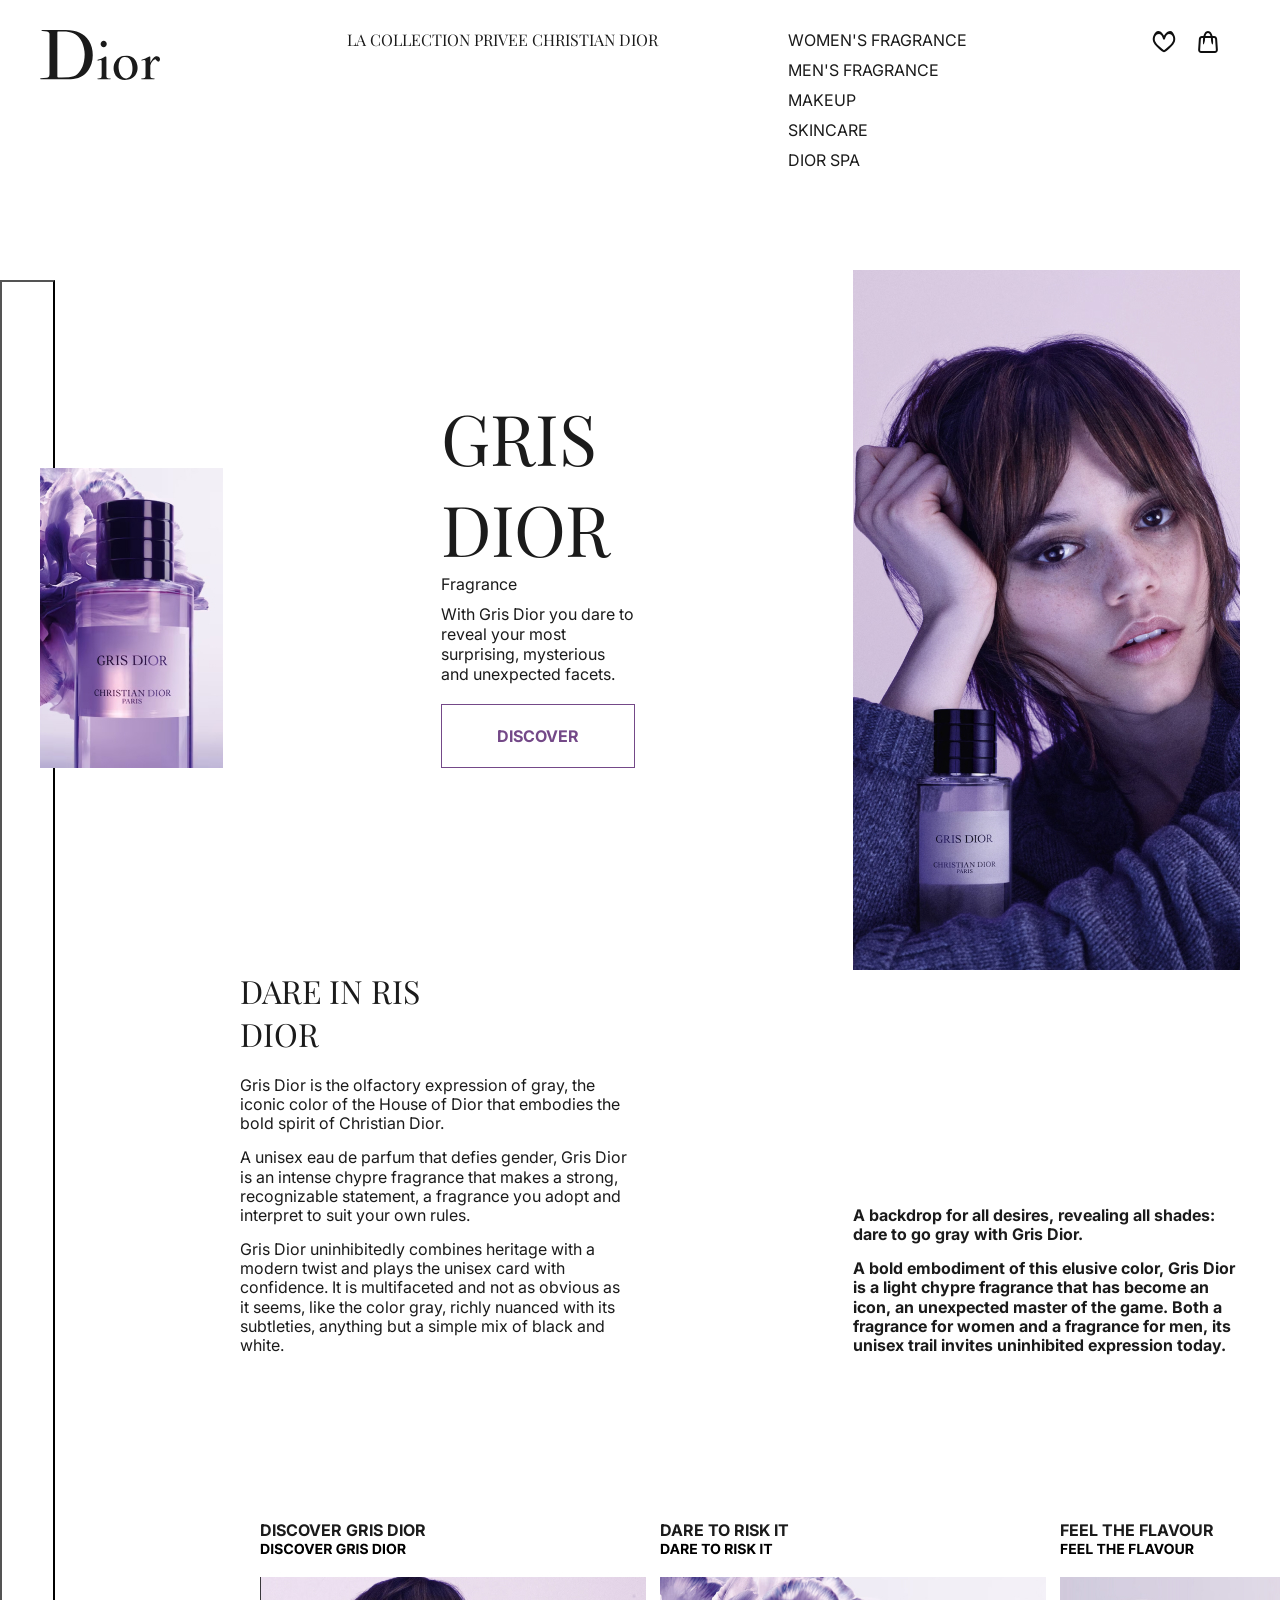
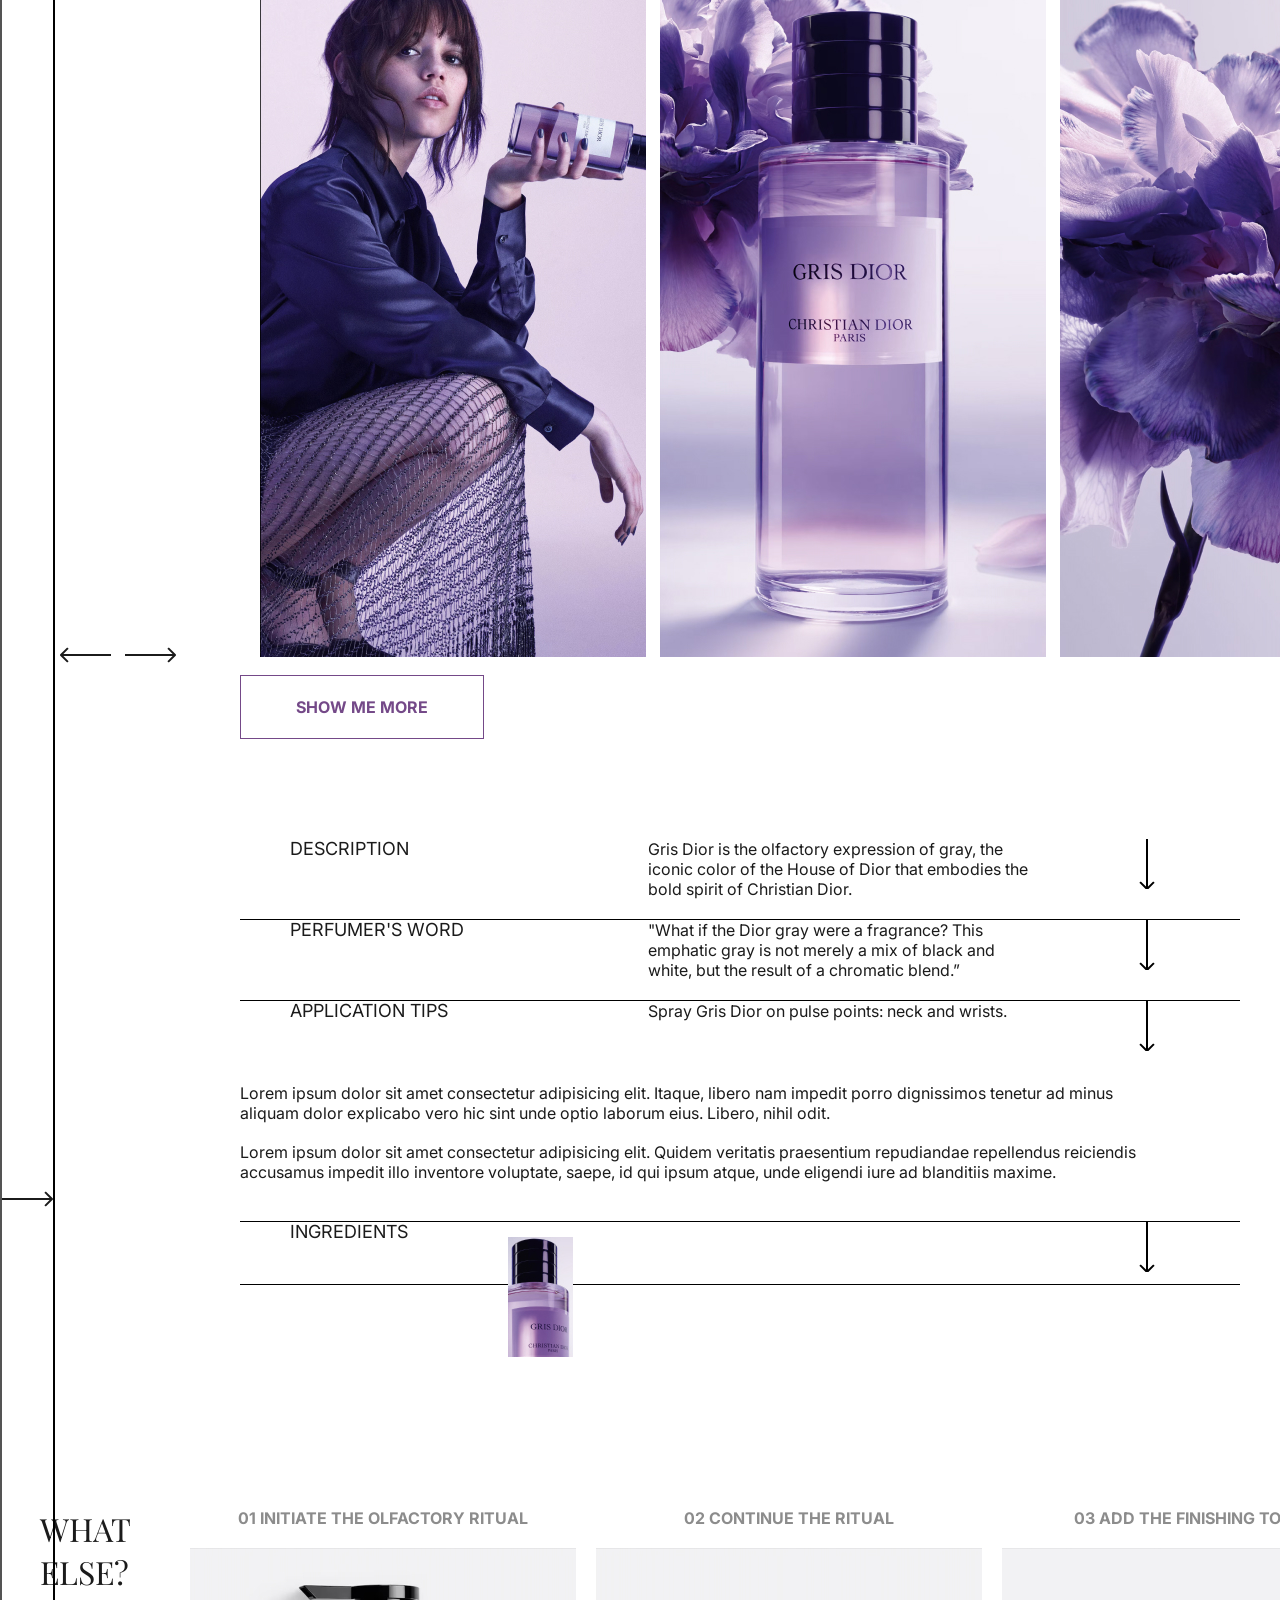
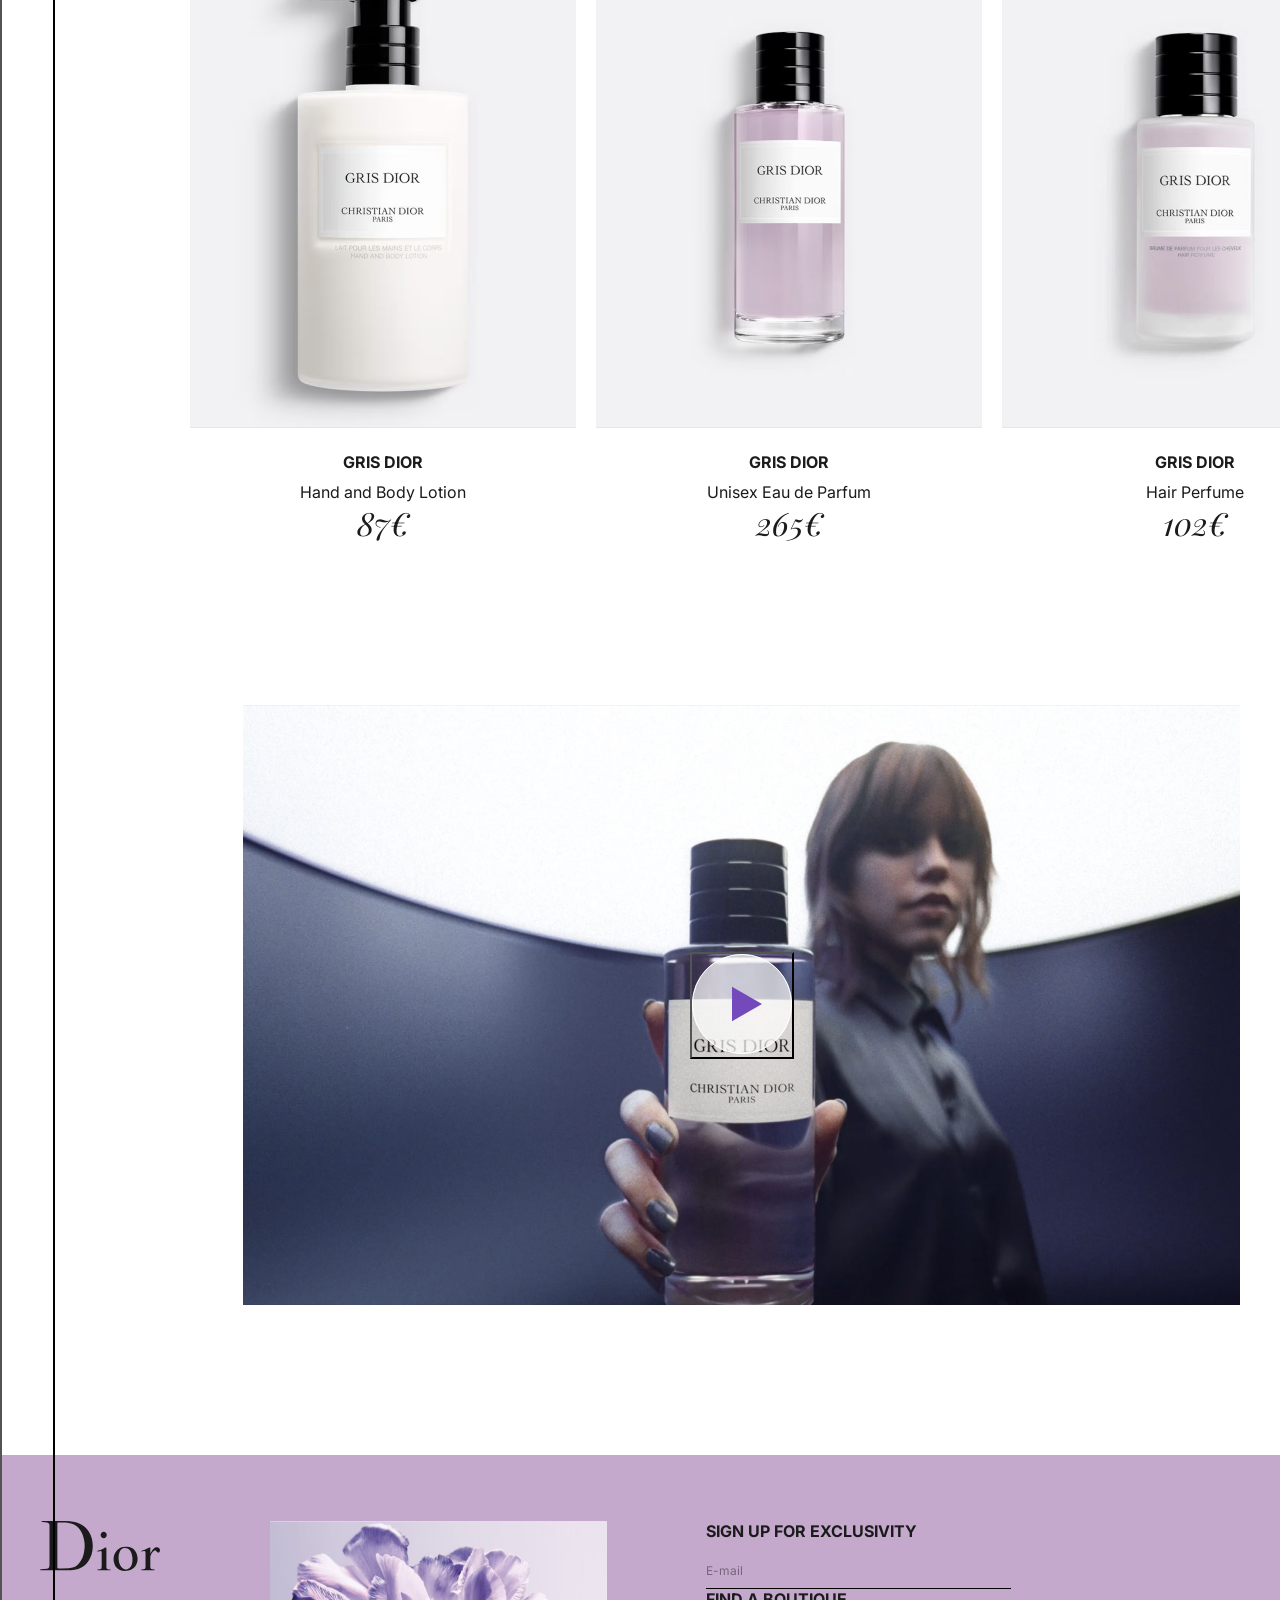
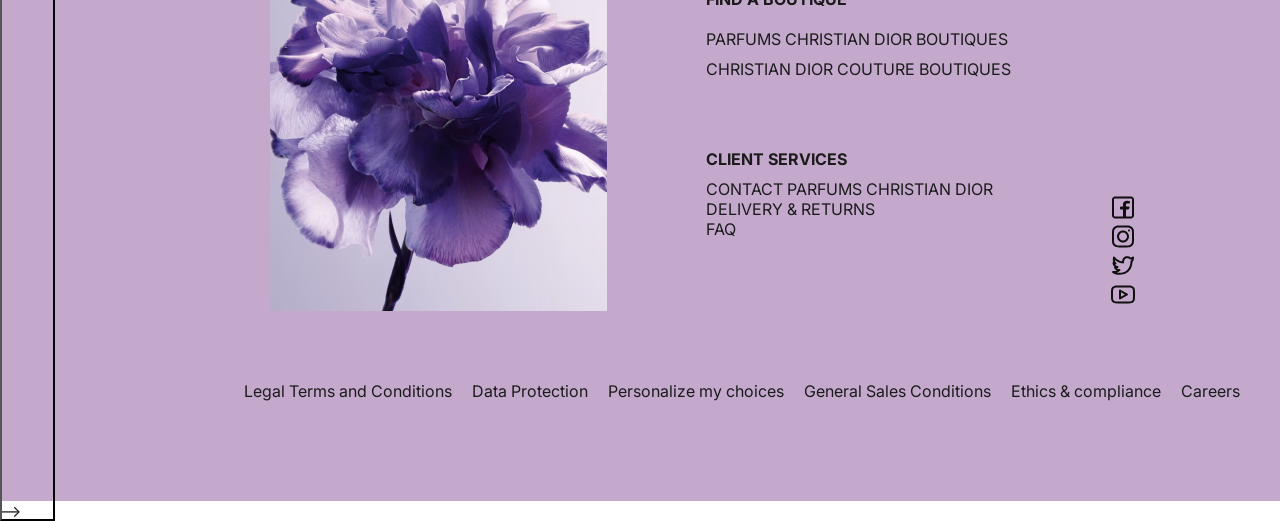
==== dior/index.html @ d4d71805 "Initial commit" ====
<!DOCTYPE html>
<html lang="en">

<head>
  <meta charset="UTF-8">
  <meta name="viewport" content="width=device-width, initial-scale=1.0">
  <meta http-equiv="X-UA-Compatible" content="ie=edge">
  <title>Document</title>
  <link rel="stylesheet" href="css/reset.css">
  <link rel="stylesheet" href="https://cdn.jsdelivr.net/npm/swiper@11/swiper-bundle.min.css" />
  <link rel="stylesheet" href="css/style.css">
  <link rel="preconnect" href="https://fonts.googleapis.com">
  <link rel="preconnect" href="https://fonts.gstatic.com" crossorigin>
  <link href="https://fonts.googleapis.com/css2?family=Inter:wght@700,400&family=Playfair+Display:ital@0;1&display=swap"
    rel="stylesheet">
</head>

<body>
  <header class="header">
    <div class="container">
      <div class="header__inner">
        <a href="#" class="logo">
          <img src="logo.svg" alt="">
        </a>
        <h3 class="header__title">
          LA COLLECTION PRIVEE CHRISTIAN DIOR
        </h3>
        <nav class="menu">
          <ul class="menu__link">
            <li class="menu__item">
              <a href="#" class="menu__link">
                WOMEN'S FRAGRANCE
              </a>
            </li>
            <li class="menu__item">
              <a href="#" class="menu__link">
                MEN'S FRAGRANCE
              </a>
            </li>
            <li class="menu__item">
              <a href="#" class="menu__link">
                MAKEUP
              </a>
            </li>
            <li class="menu__item">
              <a href="#" class="menu__link">
                SKINCARE
              </a>
            </li>
            <li class="menu__item">
              <a href="#" class="menu__link">
                DIOR SPA
              </a>
            </li>
          </ul>
        </nav>
        <ul class="user__nav">
          <li class="user-nav__item">
            <a href="#" class="user-nav__link">
              <img src="./image1.svg" alt="">
            </a>
          </li>
          <li class="user-nav__item">
            <a href="#" class="user-nav__link">
              <img src="./image2.svg" alt="">
          </li>
        </ul>
      </div>
    </div>
  </header>




  <div class="top__swiper swiper">

    <div class="swiper-wrapper">

      <div class="swiper-slide">
        <div class="top__slide">
          <div class="container">
            <div class="top-slide__inner">
              <img class="top-slide__img" src="./slider-top/slider-1.jpg" alt="">
              <div class="top-slide__content">
                <h1 class="top-slide__title">
                  GRIS DIOR
                </h1>
                <p class="top-slide__subtitle">
                  Fragrance
                </p>
                <p class="top-slide__text">
                  With Gris Dior you dare to reveal your most surprising, mysterious and unexpected facets.
                </p>
                <a href="#" class="top-slide__btn button">DISCOVER</a>
              </div>
              <img src="./slider-top/slider-2.jpg" alt="">
            </div>
          </div>
        </div>
      </div>
      <div class="swiper-slide">
        <div class="top-slide" style=" background-image: url(./slider-top/slider-bg-1.jpg);">
          <div class="container">
            <div class="top-slide__inner">
              <a href="#" class="top-slide__btn button">YOUR NEW EXPERIENCE</a>

            </div>
          </div>
        </div>

      </div>
      <div class="swiper-slide">
        <div class="top-slide" style=" background-image: url(./slider-top/slider-bg-2.jpg);">
          <div class="container">
            <div class="top-slide__inner">
              <a href="#" class="top-slide__btn button">YOUR NEW EXPERIENCE</a>

            </div>
          </div>
        </div>

      </div>

      <div class="container container-arrow">
        <div class="swiper-button-prev">
          <img src="./arrow-left.svg" alt="">
        </div>
        <div class="swiper-button-next">
          <img src="./arrow-right.svg" alt="">
        </div>

      </div>

    </div>
    <!-- <!--   -->
    </section>
    <section class="about">
      <div class="container">
        <div class="about__inner">
          <h2 class="about__title">
            DARE IN RIS DIOR
          </h2>
          <div class="about__textbox">
            <div class="about__text">
              <p>
                Gris Dior is the olfactory expression of gray, the iconic color of the House of Dior that embodies the
                bold spirit of Christian Dior.
              </p>
              <p>
                A unisex eau de parfum that defies gender, Gris Dior is an intense chypre fragrance that makes a strong,
                recognizable statement, a fragrance you adopt and interpret to suit your own rules.
              </p>
              <p>
                Gris Dior uninhibitedly combines heritage with a modern twist and plays the unisex card with confidence.
                It is multifaceted and not as obvious as it seems, like the color gray, richly nuanced with its
                subtleties, anything but a simple mix of black and white.
              </p>
            </div>
            <div class="about__text about__text--bold">
              <p>
                A backdrop for all desires, revealing all shades: dare to go gray with Gris Dior.
              </p>
              <p>
                A bold embodiment of this elusive color, Gris Dior is a light chypre fragrance that has become an icon,
                an
                unexpected master of the game. Both a fragrance for women and a fragrance for men, its unisex trail
                invites uninhibited expression today.
              </p>
            </div>
          </div>

          <div class="about__slider swiper">

            <div class="swiper-wrapper">
              <div class="swiper-slide">
                <div class="about__item">
                  <h4 class="about__item-title">
                    DISCOVER GRIS DIOR
                  </h4>
                  <img src="images/about-slider1.jpg" alt="">
                </div>
              </div>
              <div class="swiper-slide">
                <div class="about__item">
                  <h4 class="about__item-title">
                    DARE TO RISK IT
                  </h4>
                  <img src="images/about-slider2.jpg" alt="">
                </div>
              </div>
              <div class="swiper-slide">
                <div class="about__item">
                  <h4 class="about__item-title">
                    FEEL THE FLAVOUR
                  </h4>
                  <img src="images/about-slider3.jpg" alt="">
                </div>
              </div>
              <div class="swiper-slide">
                <div class="about__item">
                  <h4 class="about__item-title">
                    DISCOVER GRIS DIOR
                  </h4>
                  <img src="images/about-slider4.jpg" alt="">
                </div>
              </div>
              <div class="swiper-slide">
                <div class="about__item">
                  <h4 class="about__item-title">
                    DARE TO RISK IT
                  </h4>
                  <img src="images/about-slider2.jpg" alt="">
                </div>
              </div>
              <div class="swiper-slide">
                <div class="about__item">
                  <h4 class="about__item-title">
                    FEEL THE FLAVOUR
                  </h4>
                  <img src="images/about-slider3.jpg" alt="">
                </div>
              </div>

            </div>

            <div class="container-arrow about__arrow">
              <div class="swiper-button-prev">
                <img src="./arrow-left.svg" alt="">
              </div>
              <div class="swiper-button-next">
                <img src="./arrow-right.svg" alt="">
              </div>

            </div>
          </div>
          <a href="#" class="about__btn button">
            SHOW ME MORE
          </a>
        </div>
      </div>
    </section>
    <div class="accordeon">
      <div class="container">
        <div class="accordeon__inner">
          <div class="accordeon__item">
            <div class="accordeon__triger">
              <p class="accordeon__triger-title">
                DESCRIPTION
              </p>
              <p class="accordeon__triger-text">
                Gris Dior is the olfactory expression of gray, the iconic color of the House of Dior that embodies the
                bold spirit of Christian Dior.
              </p>
            </div>
            <div class="accordeon__content">
              <p>
                Lorem ipsum dolor sit amet consectetur adipisicing elit. Itaque, libero nam impedit porro dignissimos
                tenetur ad minus aliquam dolor explicabo vero hic sint unde optio laborum eius. Libero, nihil odit.
              </p>
              <p>
                Lorem ipsum dolor sit amet consectetur adipisicing elit. Quidem veritatis praesentium repudiandae
                repellendus reiciendis accusamus impedit illo inventore voluptate, saepe, id qui ipsum atque, unde
                eligendi iure ad blanditiis maxime.
              </p>
            </div>
          </div>
          <div class="accordeon__item">
            <div class="accordeon__triger">
              <p class="accordeon__triger-title">
                PERFUMER'S WORD
              </p>
              <p class="accordeon__triger-text">
                "What if the Dior gray were a fragrance? This emphatic gray is not merely a mix of black and white, but
                the result of a chromatic blend.”
              </p>
            </div>
            <div class="accordeon__content">
              <p>
                Lorem ipsum dolor sit amet consectetur adipisicing elit. Itaque, libero nam impedit porro dignissimos
                tenetur ad minus aliquam dolor explicabo vero hic sint unde optio laborum eius. Libero, nihil odit.
              </p>
              <p>
                Lorem ipsum dolor sit amet consectetur adipisicing elit. Quidem veritatis praesentium repudiandae
                repellendus reiciendis accusamus impedit illo inventore voluptate, saepe, id qui ipsum atque, unde
                eligendi iure ad blanditiis maxime.
              </p>
            </div>
          </div>
          <div class="accordeon__item accordeon__item--active">
            <div class="accordeon__triger">
              <p class="accordeon__triger-title">
                APPLICATION TIPS
              </p>
              <p class="accordeon__triger-text">
                Spray Gris Dior on pulse points: neck and wrists.
              </p>
            </div>
            <div class="accordeon__content">
              <p>
                Lorem ipsum dolor sit amet consectetur adipisicing elit. Itaque, libero nam impedit porro dignissimos
                tenetur ad minus aliquam dolor explicabo vero hic sint unde optio laborum eius. Libero, nihil odit.
              </p>
              <p>
                Lorem ipsum dolor sit amet consectetur adipisicing elit. Quidem veritatis praesentium repudiandae
                repellendus reiciendis accusamus impedit illo inventore voluptate, saepe, id qui ipsum atque, unde
                eligendi iure ad blanditiis maxime.
              </p>
            </div>
          </div>
          <div class="accordeon__item">
            <div class="accordeon__triger">
              <p class="accordeon__triger-title">
                INGREDIENTS
              </p>
              <p class="accordeon__triger-text"></p>
            </div>
            <div class="accordeon__content">
              <p>
                Lorem ipsum dolor sit amet consectetur adipisicing elit. Itaque, libero nam impedit porro dignissimos
                tenetur ad minus aliquam dolor explicabo vero hic sint unde optio laborum eius. Libero, nihil odit.
              </p>
              <p>
                Lorem ipsum dolor sit amet consectetur adipisicing elit. Quidem veritatis praesentium repudiandae
                repellendus reiciendis accusamus impedit illo inventore voluptate, saepe, id qui ipsum atque, unde
                eligendi iure ad blanditiis maxime.
              </p>
            </div>
          </div>

        </div>
      </div>
    </div>
    <div class="products">
      <div class="container">
        <div class="products__inner">
          <p class="products__title">
            WHAT ELSE?
          </p>
          <div class="products__items">
            <div class="products__item">
              <p class="products__item-step">
                01 INITIATE THE OLFACTORY RITUAL
              </p>
              <img class="products__item-img" src="./products-1.jpg" alt="">
              <p class="products__item-name">
                <span>GRIS DIOR</span>
                Hand and Body Lotion
              </p>
              <p class="products__item-price">
                87€
              </p>
            </div>
            <div class="products__item">
              <p class="products__item-step">
                02 CONTINUE THE RITUAL
              </p>
              <img class="products__item-img" src="./products-2.jpg" alt="">
              <p class="products__item-name">
                <span>GRIS DIOR</span>
                Unisex Eau de Parfum
              </p>
              <p class="products__item-price">
                265€
              </p>
            </div>
            <div class="products__item">
              <p class="products__item-step">
                03 ADD THE FINISHING TOUCH
              </p>
              <img class="products__item-img" src="./products-3.jpg" alt="">
              <p class="products__item-name">
                <span>GRIS DIOR</span>
                Hair Perfume
              </p>
              <p class="products__item-price">
                102€
              </p>
            </div>
          </div>
        </div>
      </div>
    </div>
    <div class="video">
      <div class="container">
        <div class="video__box">
          <button class="video__btn">
            <img src="images/btn.svg" alt="">
          </button>
        </div>
      </div>
    </div>

    <footer class="footer">
      <div class="container">
        <div class="footer__top">
          <a href="#" class="footer__logo">
            <img src="logo.svg" alt="">
          </a>
          <img src="images/footer-decor.jpg" alt="" class="footer__img">
          <div class="footer__items">
            <div class="footer__item">
              <h5 class="footer__item-title">
                SIGN UP FOR EXCLUSIVITY
              </h5>
              <form class="footer__items-form" action="">
                <input class="footer__item-input" type="email" placeholder="E-mail">
                <button class="footer__item-btn" type="submit">
                  <img src="arrow-right.svg" alt="">
                </button>
              </form>
            </div>
            <div class="footer__item">
              <div class="footer__item-title">
                <h5 class="footer__item-title">
                  FIND A BOUTIQUE
                </h5>
                <ul class="footer__item-list">
                  <li>
                    <a href="#" class="footer__item-link">Parfums Christian Dior Boutiques </a>

                  </li>

                  <li>
                    <a href="#" class="footer__item-link">Christian Dior Couture Boutiques</a>

                  </li>


                </ul>

              </div>
            </div>

            <div class="footer__item">
              <div class="footer__item-title">
                <h5 class="footer__item-title">
                  CLIENT SERVICES
                </h5>
                <ul class="footer__items-list" action="">
                  <li>
                    <a href="#" class="footer__item-link">Contact Parfums Christian Dior</a>

                  </li>
                  <li>
                    <a href="#" class="footer__item-link">Delivery & Returns</a>

                  </li>

                  <li>
                    <a href="#" class="footer__item-link">FAQ</a>

                  </li>
                </ul>

              </div>

            </div>

          </div>
          <ul class="footer__social-list">
            <li class="footer__social-item">
              <a href="#" class="footer__social-link">
                <svg width="24" height="25" viewBox="0 0 24 25" fill="none" xmlns="http://www.w3.org/2000/svg">
                  <path fill-rule="evenodd" clip-rule="evenodd"
                    d="M20 1.5C21.6569 1.5 23 2.84315 23 4.5V20.5C23 22.1569 21.6569 23.5 20 23.5H4C2.34315 23.5 1 22.1569 1 20.5V4.5C1 2.84315 2.34315 1.5 4 1.5H20ZM20 3.5C20.5523 3.5 21 3.94772 21 4.5V20.5C21 21.0523 20.5523 21.5 20 21.5H15V14.4999H17.0762C17.5066 14.4999 17.8887 14.2245 18.0249 13.8161L18.4679 12.4871C18.6298 12.0014 18.2683 11.4999 17.7564 11.4999H15V9.49992C15 8.99992 15.5 8.49992 16 8.49992H18C18.5523 8.49992 19 8.0522 19 7.49992V6.81393C19 6.49091 18.7937 6.2013 18.4813 6.11887C17.1705 5.77295 16 5.77295 16 5.77295C13.5 5.77295 12 7.49992 12 8.99992V11.4999H10C9.44772 11.4999 9 11.9476 9 12.4999V13.4999C9 14.0522 9.44771 14.4999 10 14.4999H12V21.5H4C3.44772 21.5 3 21.0523 3 20.5V4.5C3 3.94772 3.44772 3.5 4 3.5H20Z"
                    fill="#0F0F0F" />
                </svg>
              </a>
            </li>
            <li class="footer__social-item">
              <a href="#" class="footer__social-link">
                <svg width="24" height="25" viewBox="0 0 24 25" fill="none" xmlns="http://www.w3.org/2000/svg">
                  <path fill-rule="evenodd" clip-rule="evenodd"
                    d="M12 18.5C15.3137 18.5 18 15.8137 18 12.5C18 9.18629 15.3137 6.5 12 6.5C8.68629 6.5 6 9.18629 6 12.5C6 15.8137 8.68629 18.5 12 18.5ZM12 16.5C14.2091 16.5 16 14.7091 16 12.5C16 10.2909 14.2091 8.5 12 8.5C9.79086 8.5 8 10.2909 8 12.5C8 14.7091 9.79086 16.5 12 16.5Z"
                    fill="#0F0F0F" />
                  <path
                    d="M18 5.5C17.4477 5.5 17 5.94772 17 6.5C17 7.05228 17.4477 7.5 18 7.5C18.5523 7.5 19 7.05228 19 6.5C19 5.94772 18.5523 5.5 18 5.5Z"
                    fill="#0F0F0F" />
                  <path fill-rule="evenodd" clip-rule="evenodd"
                    d="M1.65396 4.77606C1 6.05953 1 7.73969 1 11.1V13.9C1 17.2603 1 18.9405 1.65396 20.2239C2.2292 21.3529 3.14708 22.2708 4.27606 22.846C5.55953 23.5 7.23969 23.5 10.6 23.5H13.4C16.7603 23.5 18.4405 23.5 19.7239 22.846C20.8529 22.2708 21.7708 21.3529 22.346 20.2239C23 18.9405 23 17.2603 23 13.9V11.1C23 7.73969 23 6.05953 22.346 4.77606C21.7708 3.64708 20.8529 2.7292 19.7239 2.15396C18.4405 1.5 16.7603 1.5 13.4 1.5H10.6C7.23969 1.5 5.55953 1.5 4.27606 2.15396C3.14708 2.7292 2.2292 3.64708 1.65396 4.77606ZM13.4 3.5H10.6C8.88684 3.5 7.72225 3.50156 6.82208 3.5751C5.94524 3.64674 5.49684 3.77659 5.18404 3.93597C4.43139 4.31947 3.81947 4.93139 3.43597 5.68404C3.27659 5.99684 3.14674 6.44524 3.0751 7.32208C3.00156 8.22225 3 9.38684 3 11.1V13.9C3 15.6132 3.00156 16.7777 3.0751 17.6779C3.14674 18.5548 3.27659 19.0032 3.43597 19.316C3.81947 20.0686 4.43139 20.6805 5.18404 21.064C5.49684 21.2234 5.94524 21.3533 6.82208 21.4249C7.72225 21.4984 8.88684 21.5 10.6 21.5H13.4C15.1132 21.5 16.2777 21.4984 17.1779 21.4249C18.0548 21.3533 18.5032 21.2234 18.816 21.064C19.5686 20.6805 20.1805 20.0686 20.564 19.316C20.7234 19.0032 20.8533 18.5548 20.9249 17.6779C20.9984 16.7777 21 15.6132 21 13.9V11.1C21 9.38684 20.9984 8.22225 20.9249 7.32208C20.8533 6.44524 20.7234 5.99684 20.564 5.68404C20.1805 4.93139 19.5686 4.31947 18.816 3.93597C18.5032 3.77659 18.0548 3.64674 17.1779 3.5751C16.2777 3.50156 15.1132 3.5 13.4 3.5Z"
                    fill="#0F0F0F" />
                </svg>
              </a>
            </li>
            <li class="footer__social-item">
              <a href="#" class="footer__social-link">
                <svg width="24" height="25" viewBox="0 0 24 25" fill="none" xmlns="http://www.w3.org/2000/svg">
                  <path fill-rule="evenodd" clip-rule="evenodd"
                    d="M19.7829 4.41849C20.1314 4.3359 20.3744 4.25469 20.5735 4.16939C20.8525 4.04985 21.0839 3.90665 21.4493 3.66548C21.7564 3.4628 22.15 3.44515 22.474 3.61953C22.798 3.79391 23.0001 4.13214 23.0001 4.5001C23.0001 5.58104 22.8655 6.46697 22.5536 7.24665C22.2912 7.90245 21.9227 8.43511 21.4818 8.91992C21.2955 12.2831 20.322 14.9241 18.8337 16.9251C17.2912 18.999 15.2387 20.3271 13.0752 21.0708C10.918 21.8123 8.6387 21.978 6.59678 21.727C4.56824 21.4776 2.69312 20.806 1.38613 19.7894C1.0282 19.511 0.902389 19.0267 1.07959 18.6093C1.25678 18.1919 1.69264 17.946 2.14152 18.0101C3.42748 18.1939 4.66538 17.9015 5.68327 17.4834C5.48289 17.3744 5.29396 17.2564 5.11836 17.1349C4.19082 16.4927 3.44248 15.621 3.10564 14.9474C2.96626 14.6686 2.96482 14.3408 3.10175 14.0608C3.17239 13.9164 3.27569 13.7932 3.40111 13.6994C2.04685 12.5817 1.50007 11.0358 1.50007 10.0001C1.50007 9.69216 1.64194 9.4014 1.88467 9.21189C1.98672 9.13221 2.10182 9.07417 2.22316 9.03921C2.12182 8.74246 2.04318 8.44266 1.98323 8.15241C1.71747 6.86554 1.74106 5.41308 2.02992 4.25757C2.12877 3.86216 2.45772 3.5663 2.86136 3.50977C3.26501 3.45323 3.66257 3.64734 3.86625 4.00038C4.94376 5.86806 6.93123 7.00968 8.78094 7.68592C9.65057 8.00386 10.4561 8.20646 11.0597 8.33103C11.19 7.11043 11.5309 6.10384 12.0539 5.30435C12.744 4.24956 13.7065 3.62549 14.7402 3.34722C16.5228 2.86732 18.5009 3.41407 19.7829 4.41849ZM10.7485 10.3087C10.0634 10.1711 9.12179 9.94001 8.0942 9.56432C6.73698 9.06813 5.16096 8.29442 3.84079 7.09595C3.86442 7.3165 3.89797 7.53516 3.9419 7.7479C4.16315 8.81924 4.57427 9.41923 4.94728 9.60574C5.40349 9.83384 5.61492 10.3687 5.43795 10.8471C5.19835 11.4948 4.56817 11.548 3.99558 11.4048C4.45611 12.0953 5.28385 12.7837 6.66447 13.0138C7.14065 13.0931 7.49215 13.5014 7.49994 13.984C7.50772 14.4667 7.16956 14.8861 6.69618 14.9807L5.82572 15.1548C5.95888 15.2706 6.10307 15.3841 6.25678 15.4905C6.95369 15.973 7.65344 16.181 8.25753 16.03C8.70998 15.9169 9.18054 16.1316 9.3917 16.5474C9.60286 16.9632 9.49853 17.4698 9.14025 17.7684C8.49633 18.3044 7.74432 18.7344 6.99065 19.0914C6.63683 19.259 6.24142 19.4244 5.81197 19.57C6.14226 19.6404 6.48593 19.6983 6.84086 19.7419C8.61143 19.9596 10.5822 19.8129 12.425 19.1794C14.2615 18.5482 15.9591 17.4388 17.229 15.7315C18.4972 14.0265 19.3821 11.6669 19.5008 8.46315C19.5101 8.21091 19.6145 7.97154 19.793 7.79306C20.2427 7.34341 20.6142 6.82802 20.797 6.21455C20.4771 6.31427 20.1169 6.40059 19.6879 6.48261C19.3624 6.54483 19.0273 6.44181 18.793 6.20751C18.0285 5.44299 16.5165 4.94023 15.2601 5.27846C14.6687 5.43765 14.1312 5.78228 13.7276 6.3993C13.3154 7.02928 13.0001 8.01069 13.0001 9.50015C13.0001 9.78312 12.8802 10.0528 12.6702 10.2425C12.1722 10.692 11.3341 10.4263 10.7485 10.3087Z"
                    fill="#0F0F0F" />
                </svg>
              </a>
            </li>
            <li class="footer__social-item">
              <a href="#" class="footer__social-link">
                <svg width="24" height="25" viewBox="0 0 24 25" fill="none" xmlns="http://www.w3.org/2000/svg">
                  <path fill-rule="evenodd" clip-rule="evenodd"
                    d="M9.49614 7.63176C9.18664 7.4549 8.80639 7.45617 8.49807 7.63509C8.18976 7.81401 8 8.14353 8 8.5V16.5C8 16.8565 8.18976 17.186 8.49807 17.3649C8.80639 17.5438 9.18664 17.5451 9.49614 17.3682L16.4961 13.3682C16.8077 13.1902 17 12.8589 17 12.5C17 12.1411 16.8077 11.8098 16.4961 11.6318L9.49614 7.63176ZM13.9844 12.5L10 14.7768V10.2232L13.9844 12.5Z"
                    fill="#0F0F0F" />
                  <path fill-rule="evenodd" clip-rule="evenodd"
                    d="M0 12.5C0 8.75027 0 6.8754 0.954915 5.56107C1.26331 5.1366 1.6366 4.76331 2.06107 4.45491C3.3754 3.5 5.25027 3.5 9 3.5H15C18.7497 3.5 20.6246 3.5 21.9389 4.45491C22.3634 4.76331 22.7367 5.1366 23.0451 5.56107C24 6.8754 24 8.75027 24 12.5C24 16.2497 24 18.1246 23.0451 19.4389C22.7367 19.8634 22.3634 20.2367 21.9389 20.5451C20.6246 21.5 18.7497 21.5 15 21.5H9C5.25027 21.5 3.3754 21.5 2.06107 20.5451C1.6366 20.2367 1.26331 19.8634 0.954915 19.4389C0 18.1246 0 16.2497 0 12.5ZM9 5.5H15C16.9194 5.5 18.1983 5.50275 19.1673 5.60773C20.0989 5.70866 20.504 5.88448 20.7634 6.07295C21.018 6.25799 21.242 6.48196 21.4271 6.73664C21.6155 6.99605 21.7913 7.40113 21.8923 8.33269C21.9973 9.30167 22 10.5806 22 12.5C22 14.4194 21.9973 15.6983 21.8923 16.6673C21.7913 17.5989 21.6155 18.004 21.4271 18.2634C21.242 18.518 21.018 18.742 20.7634 18.9271C20.504 19.1155 20.0989 19.2913 19.1673 19.3923C18.1983 19.4973 16.9194 19.5 15 19.5H9C7.08058 19.5 5.80167 19.4973 4.83269 19.3923C3.90113 19.2913 3.49605 19.1155 3.23664 18.9271C2.98196 18.742 2.75799 18.518 2.57295 18.2634C2.38448 18.004 2.20866 17.5989 2.10773 16.6673C2.00275 15.6983 2 14.4194 2 12.5C2 10.5806 2.00275 9.30167 2.10773 8.33269C2.20866 7.40113 2.38448 6.99605 2.57295 6.73664C2.75799 6.48196 2.98196 6.25799 3.23664 6.07295C3.49605 5.88448 3.90113 5.70866 4.83269 5.60773C5.80167 5.50275 7.08058 5.5 9 5.5Z"
                    fill="#0F0F0F" />
                </svg>
              </a>
            </li>
          </ul>
        </div>

        <div class="footer__nav">
          <ul class="footer__nav-list">
            <li class="footer__nav-item">
              <a href="#" class="footer__nav-link">
                Legal Terms and Conditions
              </a>
            </li>
            <li class="footer__nav-item">
              <a href="#" class="footer__nav-link">
                Data Protection
              </a>
            </li>
            <li class="footer__nav-item">
              <a href="#" class="footer__nav-link">
                Personalize my choices
              </a>
            </li>
            <li class="footer__nav-item">
              <a href="#" class="footer__nav-link">
                General Sales Conditions
              </a>
            </li>
            <li class="footer__nav-item">
              <a href="#" class="footer__nav-link">
                Ethics & compliance
              </a>
            </li>
            <li class="footer__nav-item">
              <a href="#" class="footer__nav-link">
                Careers
              </a>
            </li>
          </ul>
        </div>
      </div>
    </footer>
    -->

    <script src="https://cdn.jsdelivr.net/npm/swiper@11/swiper-bundle.min.js"></script>
    <script src="js/main.js"></script>
</body>

</html>
---- dior/css/style.css ----
.playfair-display {
    font-family: "Playfair Display", serif;
}

html {
    box-sizing: border-box;
}

*,
*::after,
*::before {
    box-sizing: inherit;
}

a {
    color: inherit;
    text-decoration: none;
}


ul{
    list-style-type: none;
}

button{
    background-color: transparent;
    padding: 0;
    bottom: 0;
    cursor: pointer;
}
.container {
    padding: 0 10px;
    max-width: 1220px;
    margin: 0 auto;
}

body {
    font-family: "Inter", sans-serif;
    font-weight: 400;
    font-style: 14px;
    line-height: 20px;
    color: #1b1b1b;
}

.header {
    margin-bottom: 90px;
}

.header__inner {
    display: flex;
    justify-content: space-between;
    padding-top: 30px;
}

.header__title {
    margin-left: auto;
    font-weight: 400;
    text-transform: uppercase;
    font-family: 'Playfair Display', serif;
}

.menu {
    margin-left: 130px;
    margin-right: 185px;

}

.menu__item {
    font-style: 12px;
    margin-bottom: 10px;
    text-transform: uppercase;
}

.user__nav {
    display: flex;
    gap: 0 20px;
}

.top {
    margin-bottom: 100px;
}

.top-slide {

    background-repeat: no-repeat;
    background-size: cover;
    background-position: top center;
}

.top-slide__inner {
    display: flex;
    justify-content: space-between;
    align-items: center;
    padding: 0 10px;
    min-height: 700px;

}

.top-slide__content {
    flex-basis: 183px;
    margin-top: -80px;
}

.top-slide__title {
    font-family: 'Playfair Display', serif;
    font-weight: 400;
    text-transform: uppercase;
    font-size: 70px;
    line-height: 1.3;
}

.top-slide__subtitle {
    font-style: 24px;
    margin-bottom: 10px;

}

.top-slide__text {
    margin-bottom: 20px;
}

.button {
    color: #744988;
    text-transform: uppercase;
    font-weight: 700;
    padding: 21px 55px;
    border: #744988 1px solid;
    display: inline-block;
    margin-left: auto;
    transition: all 0.3s ease;
}

.button {
    color: #744988;
    text-transform: uppercase;
    font-weight: 700;
    padding: 21px 55px;
    border: #744988 1px solid;
    display: inline-block;
    transition: all 0.3s ease;
    
    
}

.button:hover {
    color: #fff;
    background-color: #744988;
}

.swiper-button-prev::after,
.swiper-rtl,
.swiper-button-next:after {
    content: none;
}

.container-arrow {
    position: relative;
    padding: 0;
    max-width: 1200px;
}

.top .swiper {
    padding-bottom: 50px;
}

.swiper-button-next {
    left: 75px;
    right: auto;
}

.about {
    margin-bottom: 100px;
    overflow: hidden;

}

.about__inner {
    padding-left: 200px;
}

.about__title {
    font-weight: 400;
    font-size: 32px;
    max-width: 185px;
    font-family: 'Playfair Display', serif;
    text-transform: uppercase;
    line-height: 1.34;
    margin-bottom: 20px;
}

.about__textbox {
    margin-bottom: 150px;
    display: flex;
    justify-content: space-between;
    align-items: flex-end;
}

.about__text {
    flex-basis: 387px;
    line-height: 1.2;
}

.about__text p {
    margin-bottom: 15px;

}

.about__text--bold {
    font-weight: 700;
}

.about__inner-title {
    margin-bottom: 20px;
}

.about__slider {
    width: 1800px;
    padding-left: 220px;
    margin-left: -200px;
    padding-bottom: 20px;
}

.about__arrow {
    margin-left: -198px;
    margin-top: -6px;
}

.container-arrow .swiper-button-next.swiper-button-disable,
.swiper-button-prev.swiper-button-disabled {
    opacity: 1;
}


.accordeon {
    margin-bottom: 223px;
}

.accordeon__inner {
    padding-left: 200px;
}

.accordeon__item {
    border-bottom: 1px solid #000;
    padding: 0 101px 0 0;
    position: relative;
}

.accordeon__item::before {
    content: '';
    position: absolute;
    width: 16px;
    height: 50px;
    background-image: url(../arrow-down.svg);
    right: 85px;
    top: 51px;

}

.accordeon__item:last-child::after {
    content: '';
    position: absolute;
    background-image: url(../accordeon-img.jpg);
    width: 65px;
    height: 120px;
    bottom: -73px;
    left: 268px;
}

.accordeon__triger {
    display: flex;
    justify-content: space-between;
    cursor: pointer;
    padding-left: 50px;
}

.accordeon__triger-title {
    text-transform: uppercase;
    font-size: 18px;
    flex-basis: 300px;
    padding-bottom: 42px;
    top: 20px;
}

.accordeon__triger-text {
    flex-basis: 387px;
    margin-right: 104px;
    padding-bottom: 20px;

}

.accordeon__content {
    padding-top: 20px;
    padding-bottom: 20px;
    display: none;
}

.accordeon__item--active .accordeon__content {
    display: block;
}

.accordeon__content p {
    margin-bottom: 19px;
}

.accordeon__item::before {

    top: 0px;
}


.products {
    margin-bottom: 150px;
}

.products__inner {
    position: relative;
    min-height: 647px;
}

.products__title {
    line-height: 1.34;
    font-size: 32px;
    width: 100px;
    text-transform: uppercase;
    font-family: 'Playfair Display', serif;

}

.products__items {
    display: flex;
    gap: 0 20px;
    position: absolute;
    top: 0;
    left: 150px;
}

.products__item {
    text-align: center;
}

.products__item-step {
    text-transform: uppercase;
    font-weight: 700;
    opacity: 0.5;
    margin-bottom: 20px;
}

.products__item-img {
    margin-bottom: 20px;
}


.products__item-name span {
    display: block;
    font-weight: 700;
    margin-bottom: 10px;
}

.products__item-price {
    font-family: 'Playfair Display', serif;
    line-height: 1.34;
    font-size: 32px;
    font-style: italic;


}

.video{
    margin-bottom: 150px;
}

.video__box{
    margin-left: auto;
    max-width: 997px;
    min-height: 600px;
    background-image: url(../images/video=bg.jpg);
    background-repeat: no-repeat;
    background-position: center center;
    background-size: cover;
    display: flex;
    justify-content: center;
    align-items: center;
}

.footer{
    background-color: #C4a9cd;
    padding: 66px 0 100px;
}

.footer__top{
    margin-bottom: 70px;
    display: flex;
    gap: 0 70px;
    justify-content: space-between;
}

.footer__logo{
    margin-right: 10px;

}

.footer__item-title{
    text-transform: uppercase;
    margin-bottom: 10px;
}

.footer__item-form{
    position: relative;
}

.footer__item{
    flex-basis: 387px;
}

.footer__item-input{
    width: 100%;
    display: block;
    padding: 10px 60px 10px 0;
    border: none;
    border-bottom: 1px solid #000;
    background-color: #C4a9cd;
    font-family: "Inter", sans-serif;
    font-weight: 400;
    font-size: 14px;
    color: #000;

}

.footer__item-input::placeholder{
    font-size: 12px;
    color: #000;
    opacity: 0.4;
    font-family: "Inter", sans-serif;
    font-weight: 400;

}

.footer__item-btn{
    position: absolute;
    top: 10px;
    left: 0;
}

.footer__item + .footer__item{
    margin-bottom: 70px;
}


.footer__item-list li{
    padding-top: 10px;
}


.footer__social-list {
    left: 10px;
    align-self: flex-end;
    margin-right: 105px;
}

.footer__social-list + .footer__item{
    margin-top: 20px;
}

.footer__social-item svg{
    transition: all .3s;
}

.footer__social-item svg:hover path{
    fill: #744988;
}

.footer__nav-list{
    margin-left: auto;
    display: flex;
    gap: 0 20px;
}

.footer__nav{
    display: flex;
    justify-content: flex-end;
}

@media(max-width: 992px){
     .header__title{
        display: none;
     }

     .menu{
        margin-left: 0;
        margin-right: 0;
     }

}


@media(max-width: 850px){
    .top-slide__inner{
        flex-wrap: wrap;

    }
    .top-slide__img{
        width: 100%;
        height: 200px;
        object-fit: cover;
    }
    .top-slide__btn{
        margin: 50px auto 0;
    }

}

@media(max-width: 475px){
    .top-slide__img{
        display: none;
    }

    .top-slide__content{
      flex-basis: 100%;
      flex-wrap: wrap;
    }
}

@media(max-width: 420px){
    .header__inner{
        flex-wrap: wrap;
        align-items: flex-start;   
    }
    .logo,
    .user__nav{
        order: -1;


    }
    .menu{
        padding-top: 30px;
        text-align: right;
        width: 100%;
    }
}
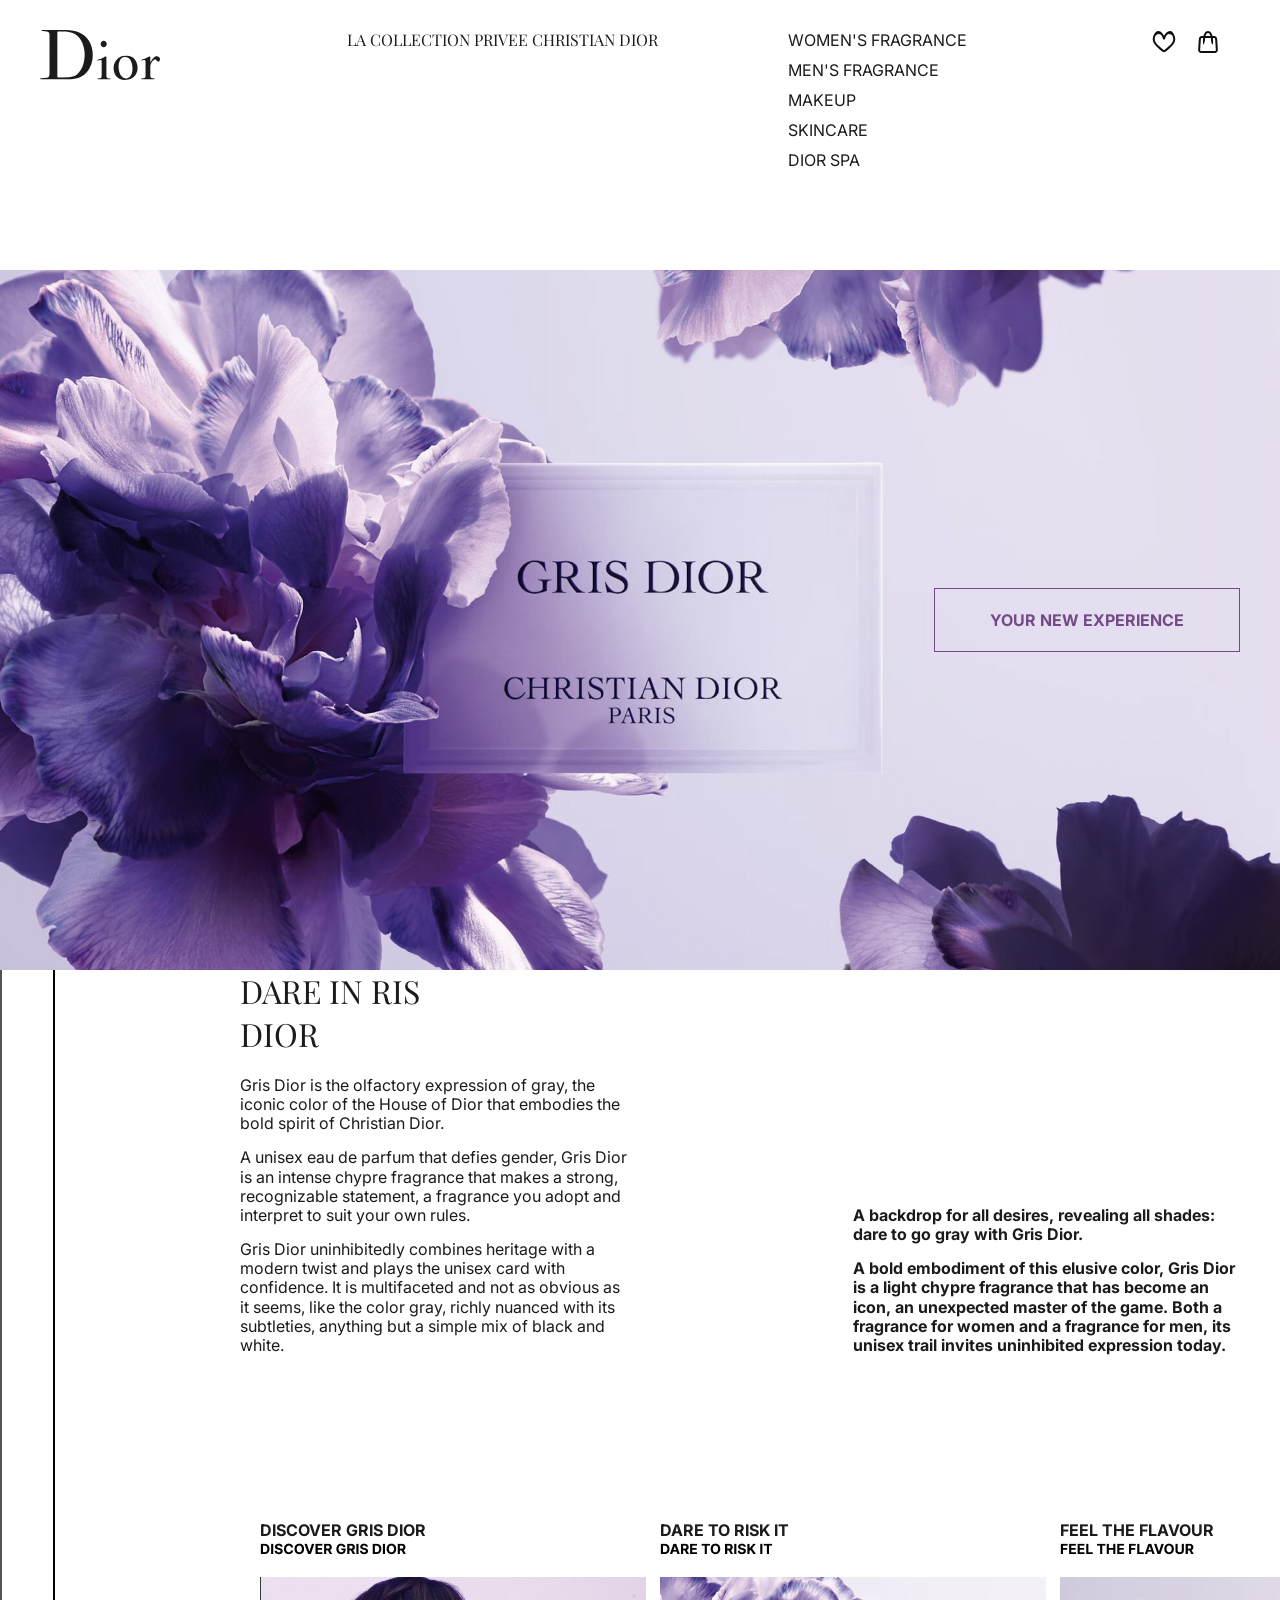
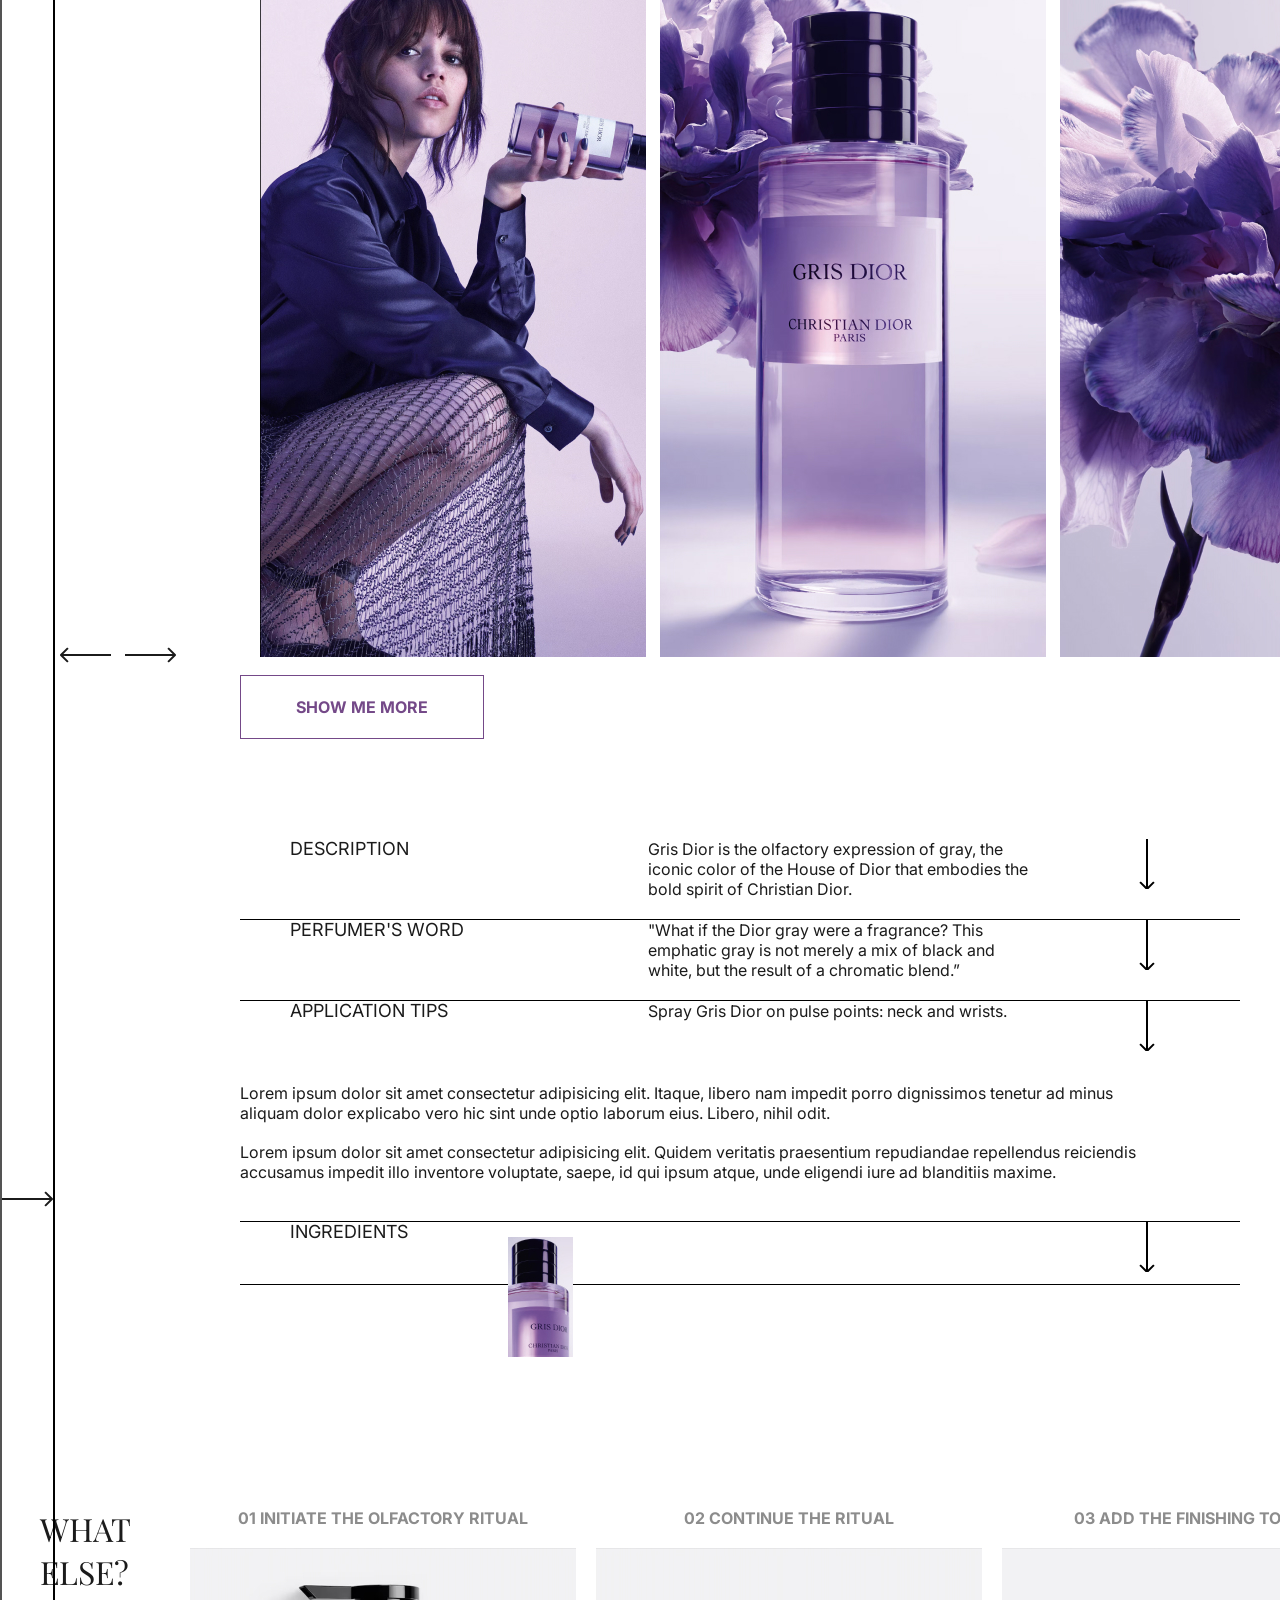
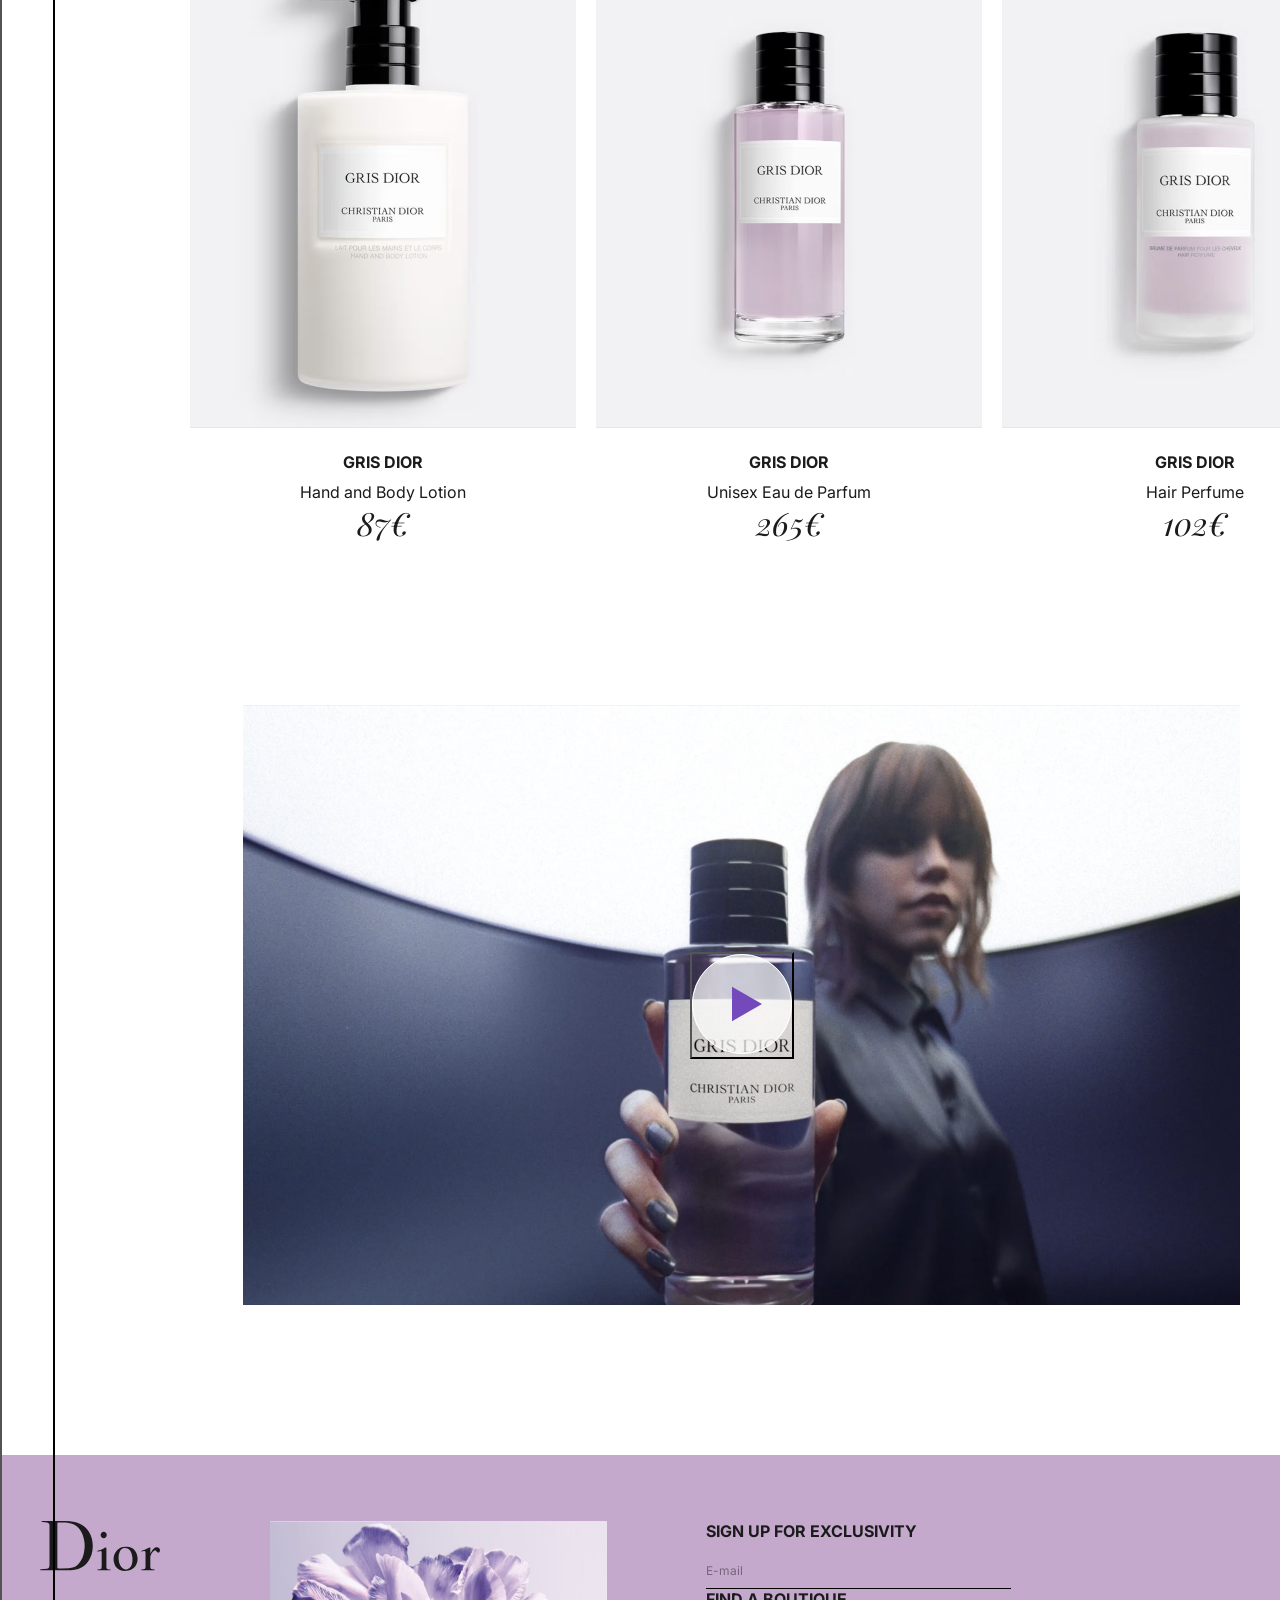
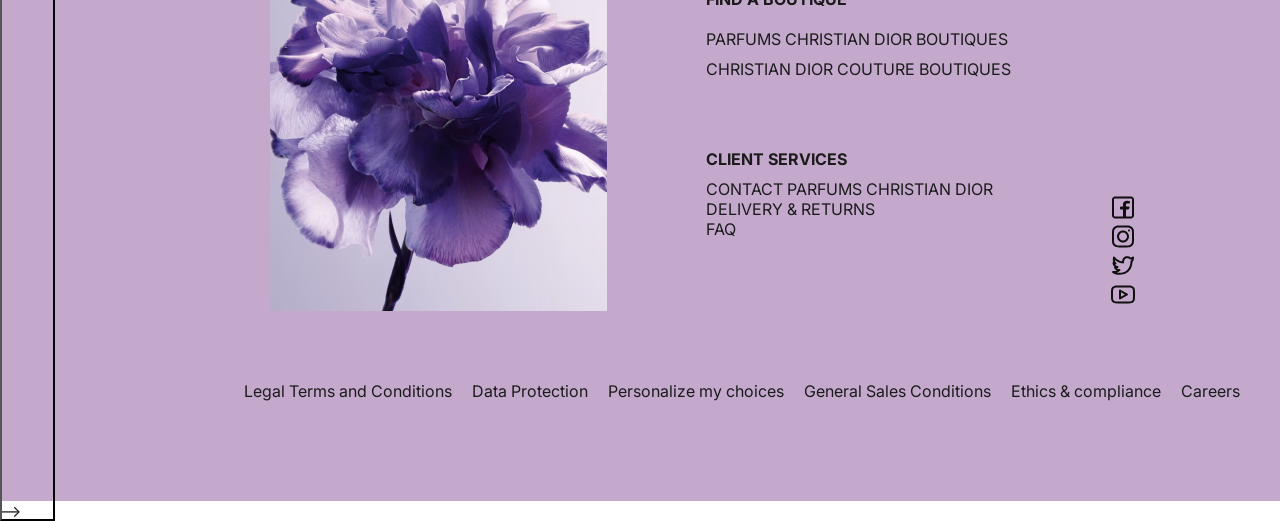
==== commit 2cfc0f9c: "new" ====
--- a/dior/index.html
+++ b/dior/index.html
@@ -8,7 +8,7 @@
   <title>Document</title>
   <link rel="stylesheet" href="css/reset.css">
   <link rel="stylesheet" href="https://cdn.jsdelivr.net/npm/swiper@11/swiper-bundle.min.css" />
-  <link rel="stylesheet" href="css/style.css">
+  <link rel="stylesheet" href="./css/style.css">
   <link rel="preconnect" href="https://fonts.googleapis.com">
   <link rel="preconnect" href="https://fonts.gstatic.com" crossorigin>
   <link href="https://fonts.googleapis.com/css2?family=Inter:wght@700,400&family=Playfair+Display:ital@0;1&display=swap"
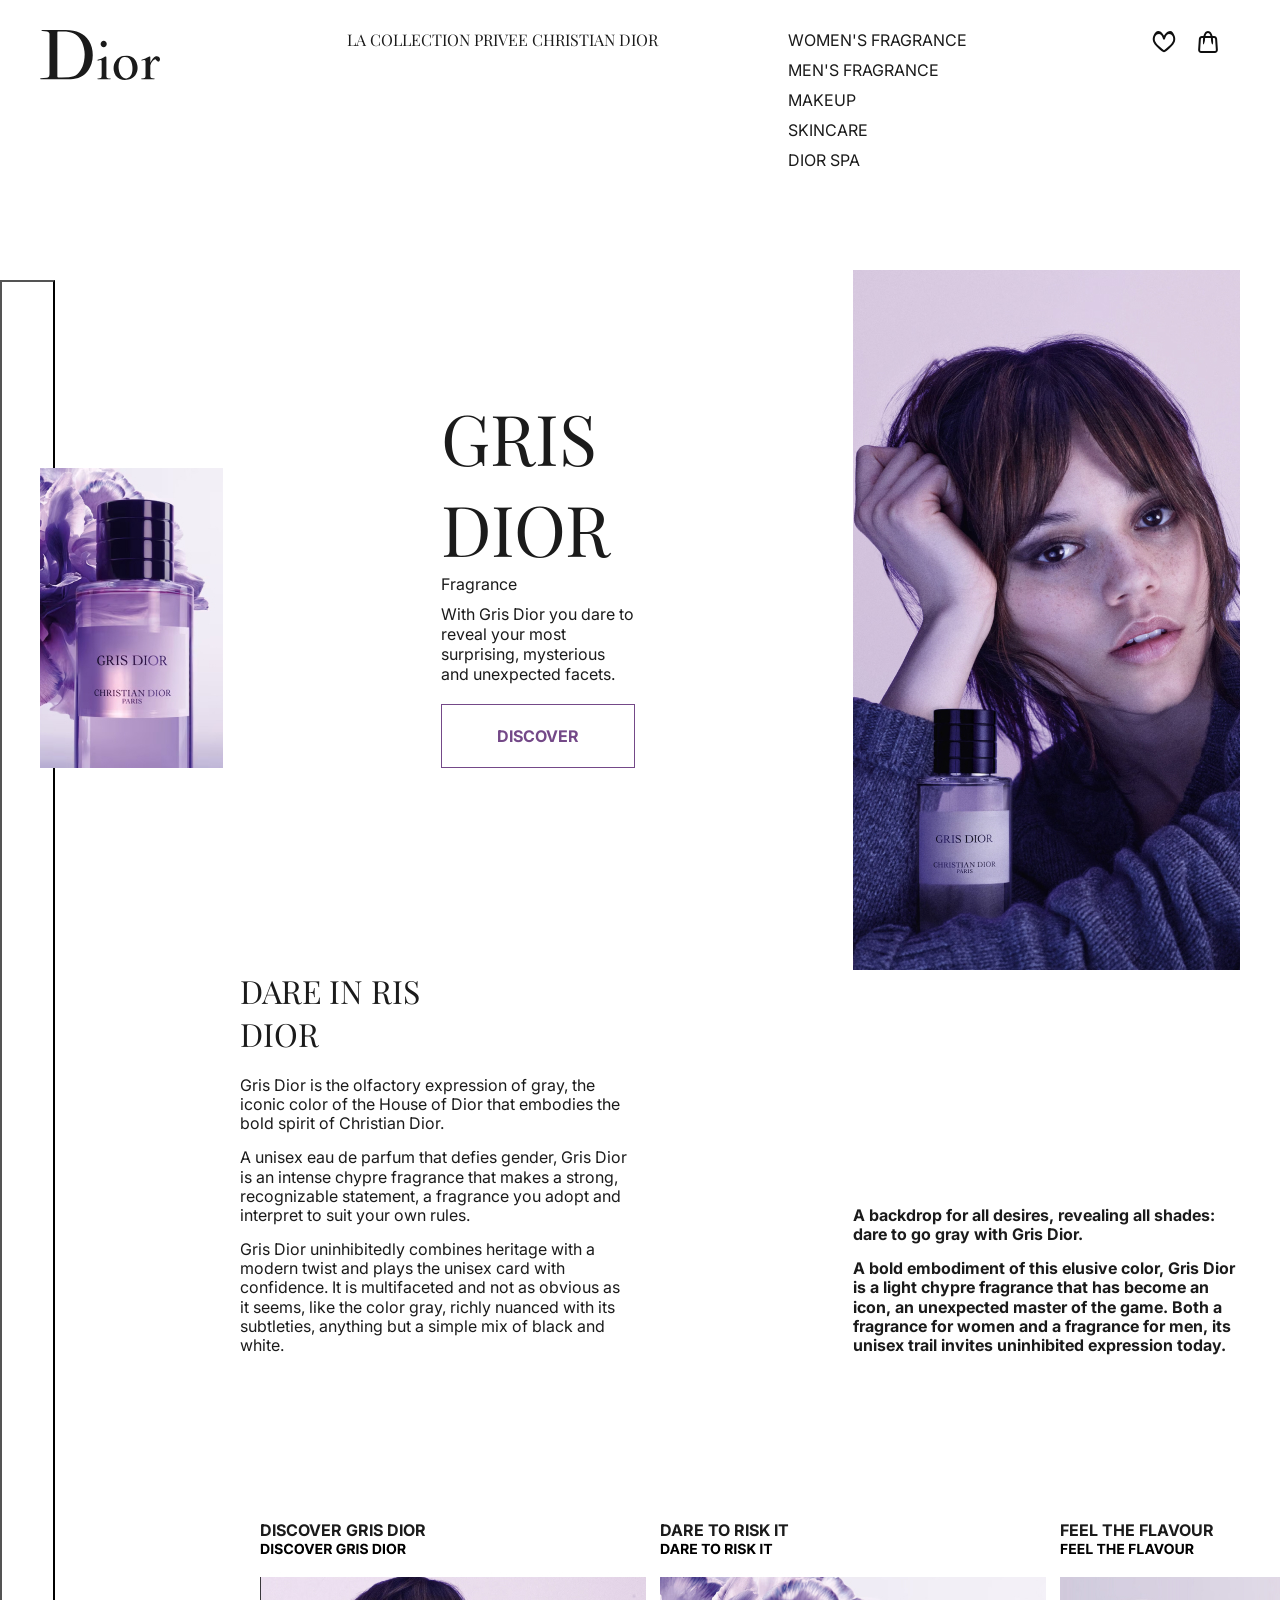
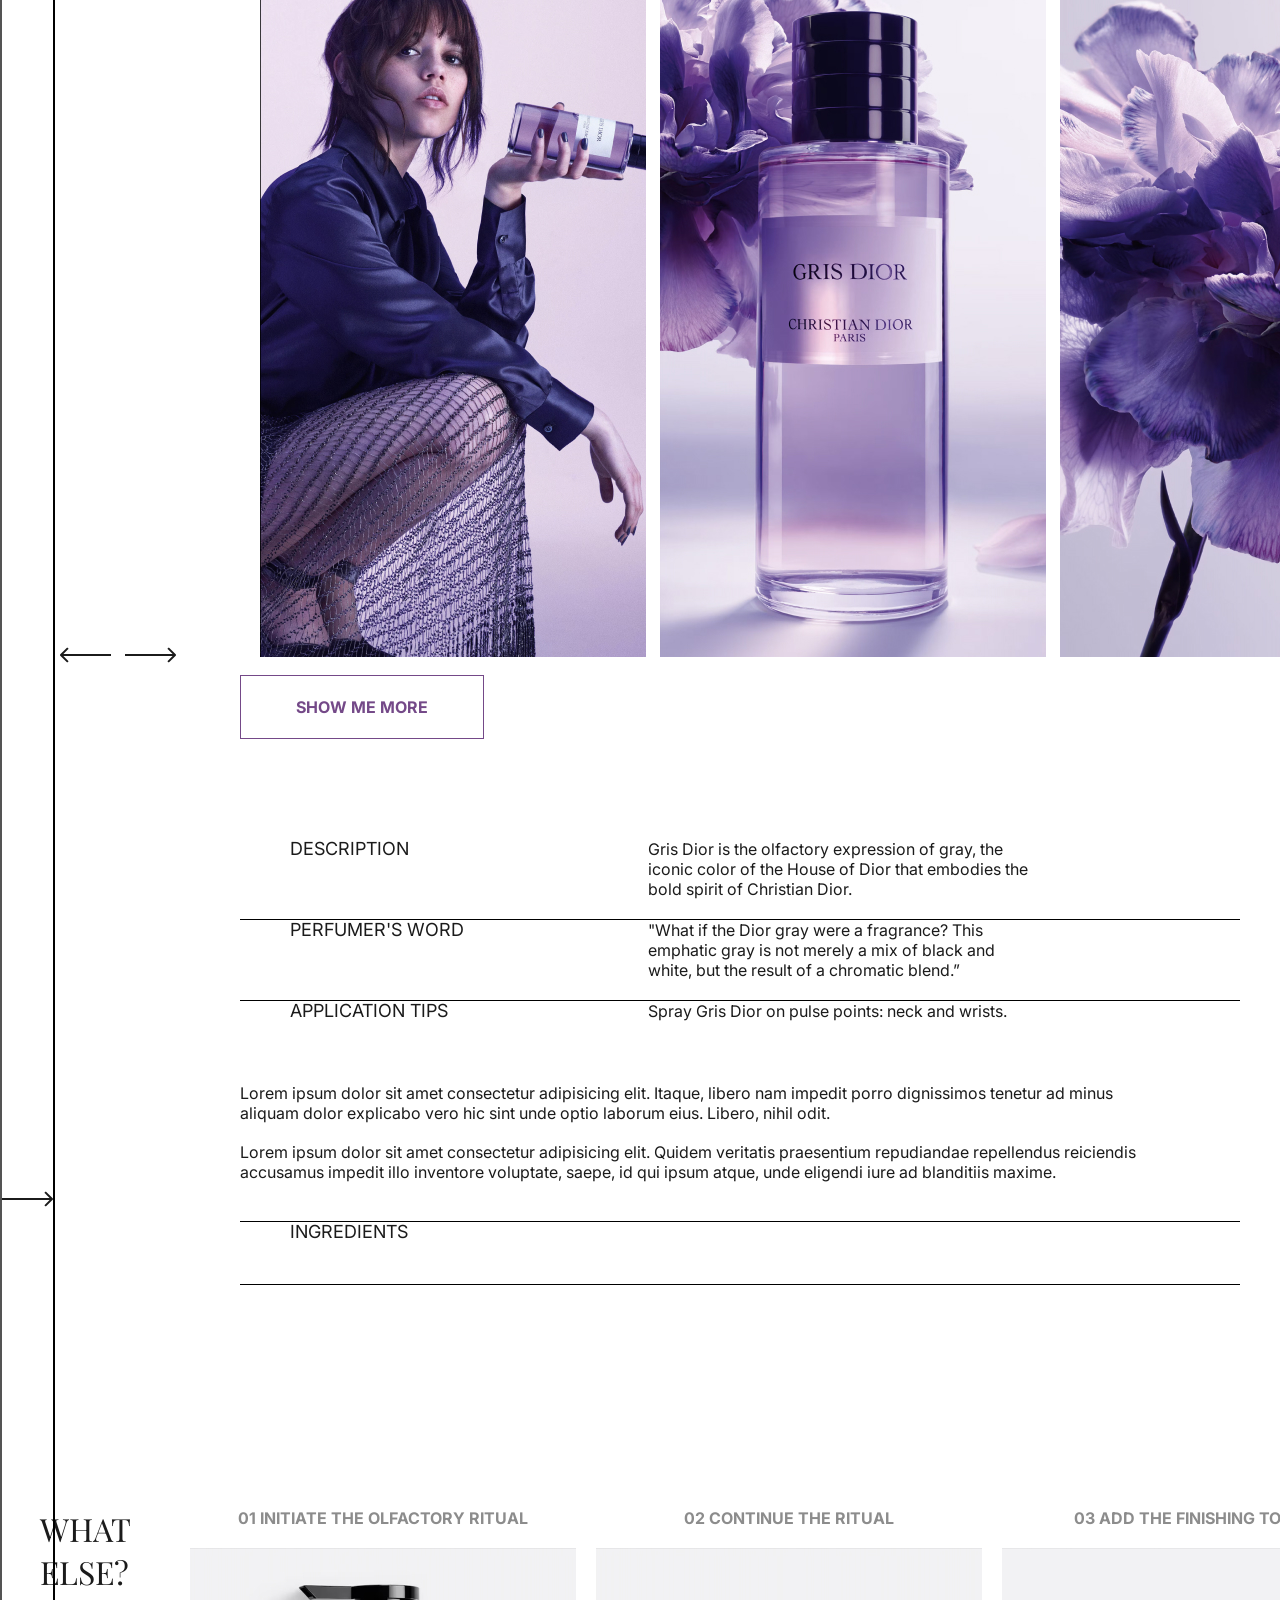
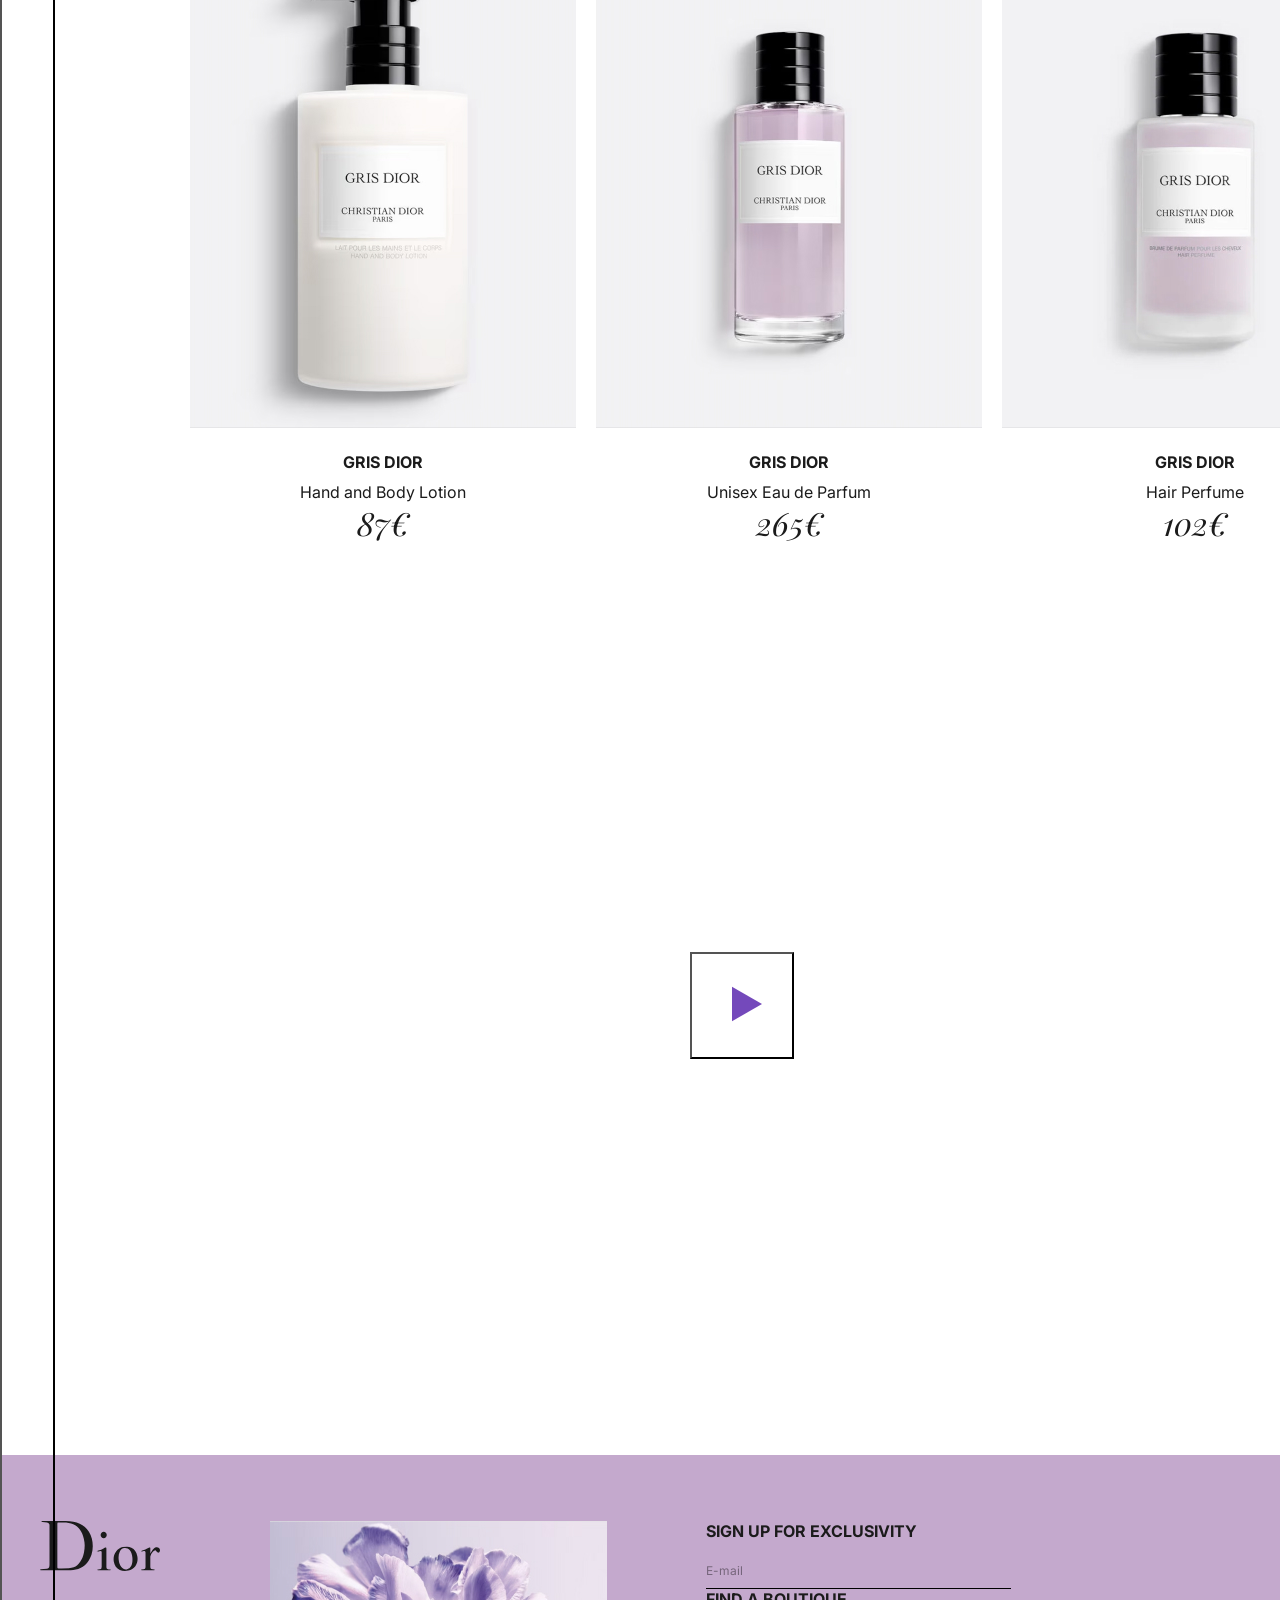
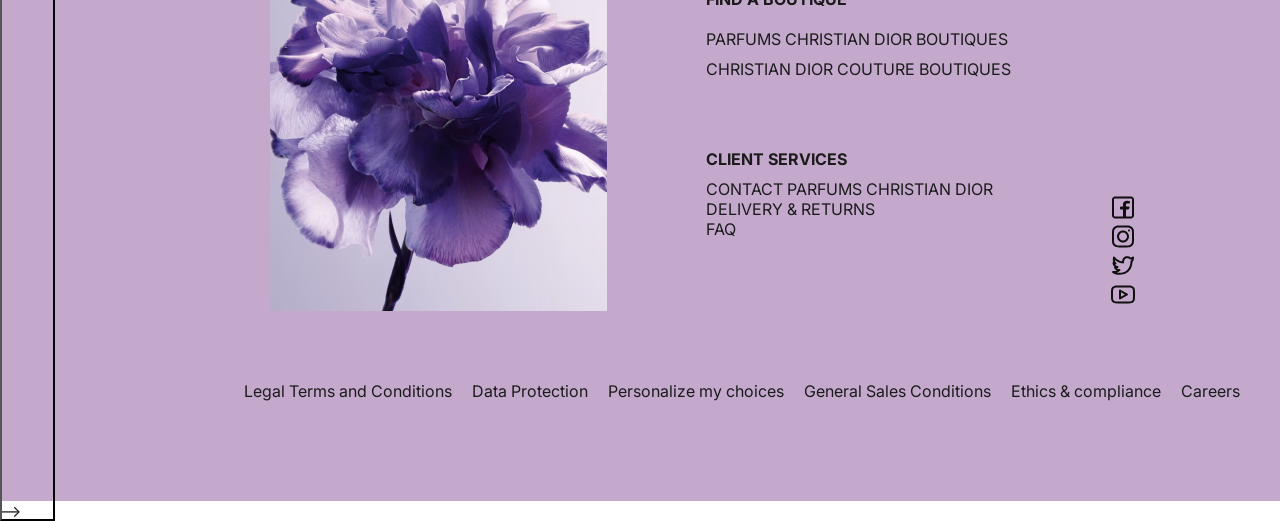
==== commit 8aa01f3e: "new" ====
--- a/dior/index.html
+++ b/dior/index.html
@@ -8,7 +8,7 @@
   <title>Document</title>
   <link rel="stylesheet" href="css/reset.css">
   <link rel="stylesheet" href="https://cdn.jsdelivr.net/npm/swiper@11/swiper-bundle.min.css" />
-  <link rel="stylesheet" href="./css/style.css">
+  <link rel="stylesheet" href="./style.css">
   <link rel="preconnect" href="https://fonts.googleapis.com">
   <link rel="preconnect" href="https://fonts.gstatic.com" crossorigin>
   <link href="https://fonts.googleapis.com/css2?family=Inter:wght@700,400&family=Playfair+Display:ital@0;1&display=swap"
--- a/dior/style.css
+++ b/dior/style.css
@@ -0,0 +1,539 @@
+.playfair-display {
+    font-family: "Playfair Display", serif;
+}
+
+html {
+    box-sizing: border-box;
+}
+
+*,
+*::after,
+*::before {
+    box-sizing: inherit;
+}
+
+a {
+    color: inherit;
+    text-decoration: none;
+}
+
+
+ul{
+    list-style-type: none;
+}
+
+button{
+    background-color: transparent;
+    padding: 0;
+    bottom: 0;
+    cursor: pointer;
+}
+.container {
+    padding: 0 10px;
+    max-width: 1220px;
+    margin: 0 auto;
+}
+
+body {
+    font-family: "Inter", sans-serif;
+    font-weight: 400;
+    font-style: 14px;
+    line-height: 20px;
+    color: #1b1b1b;
+}
+
+.header {
+    margin-bottom: 90px;
+}
+
+.header__inner {
+    display: flex;
+    justify-content: space-between;
+    padding-top: 30px;
+}
+
+.header__title {
+    margin-left: auto;
+    font-weight: 400;
+    text-transform: uppercase;
+    font-family: 'Playfair Display', serif;
+}
+
+.menu {
+    margin-left: 130px;
+    margin-right: 185px;
+
+}
+
+.menu__item {
+    font-style: 12px;
+    margin-bottom: 10px;
+    text-transform: uppercase;
+}
+
+.user__nav {
+    display: flex;
+    gap: 0 20px;
+}
+
+.top {
+    margin-bottom: 100px;
+}
+
+.top-slide {
+
+    background-repeat: no-repeat;
+    background-size: cover;
+    background-position: top center;
+}
+
+.top-slide__inner {
+    display: flex;
+    justify-content: space-between;
+    align-items: center;
+    padding: 0 10px;
+    min-height: 700px;
+
+}
+
+.top-slide__content {
+    flex-basis: 183px;
+    margin-top: -80px;
+}
+
+.top-slide__title {
+    font-family: 'Playfair Display', serif;
+    font-weight: 400;
+    text-transform: uppercase;
+    font-size: 70px;
+    line-height: 1.3;
+}
+
+.top-slide__subtitle {
+    font-style: 24px;
+    margin-bottom: 10px;
+
+}
+
+.top-slide__text {
+    margin-bottom: 20px;
+}
+
+.button {
+    color: #744988;
+    text-transform: uppercase;
+    font-weight: 700;
+    padding: 21px 55px;
+    border: #744988 1px solid;
+    display: inline-block;
+    margin-left: auto;
+    transition: all 0.3s ease;
+}
+
+.button {
+    color: #744988;
+    text-transform: uppercase;
+    font-weight: 700;
+    padding: 21px 55px;
+    border: #744988 1px solid;
+    display: inline-block;
+    transition: all 0.3s ease;
+    
+    
+}
+
+.button:hover {
+    color: #fff;
+    background-color: #744988;
+}
+
+.swiper-button-prev::after,
+.swiper-rtl,
+.swiper-button-next:after {
+    content: none;
+}
+
+.container-arrow {
+    position: relative;
+    padding: 0;
+    max-width: 1200px;
+}
+
+.top .swiper {
+    padding-bottom: 50px;
+}
+
+.swiper-button-next {
+    left: 75px;
+    right: auto;
+}
+
+.about {
+    margin-bottom: 100px;
+    overflow: hidden;
+
+}
+
+.about__inner {
+    padding-left: 200px;
+}
+
+.about__title {
+    font-weight: 400;
+    font-size: 32px;
+    max-width: 185px;
+    font-family: 'Playfair Display', serif;
+    text-transform: uppercase;
+    line-height: 1.34;
+    margin-bottom: 20px;
+}
+
+.about__textbox {
+    margin-bottom: 150px;
+    display: flex;
+    justify-content: space-between;
+    align-items: flex-end;
+}
+
+.about__text {
+    flex-basis: 387px;
+    line-height: 1.2;
+}
+
+.about__text p {
+    margin-bottom: 15px;
+
+}
+
+.about__text--bold {
+    font-weight: 700;
+}
+
+.about__inner-title {
+    margin-bottom: 20px;
+}
+
+.about__slider {
+    width: 1800px;
+    padding-left: 220px;
+    margin-left: -200px;
+    padding-bottom: 20px;
+}
+
+.about__arrow {
+    margin-left: -198px;
+    margin-top: -6px;
+}
+
+.container-arrow .swiper-button-next.swiper-button-disable,
+.swiper-button-prev.swiper-button-disabled {
+    opacity: 1;
+}
+
+
+.accordeon {
+    margin-bottom: 223px;
+}
+
+.accordeon__inner {
+    padding-left: 200px;
+}
+
+.accordeon__item {
+    border-bottom: 1px solid #000;
+    padding: 0 101px 0 0;
+    position: relative;
+}
+
+.accordeon__item::before {
+    content: '';
+    position: absolute;
+    width: 16px;
+    height: 50px;
+    background-image: url(../arrow-down.svg);
+    right: 85px;
+    top: 51px;
+
+}
+
+.accordeon__item:last-child::after {
+    content: '';
+    position: absolute;
+    background-image: url(../accordeon-img.jpg);
+    width: 65px;
+    height: 120px;
+    bottom: -73px;
+    left: 268px;
+}
+
+.accordeon__triger {
+    display: flex;
+    justify-content: space-between;
+    cursor: pointer;
+    padding-left: 50px;
+}
+
+.accordeon__triger-title {
+    text-transform: uppercase;
+    font-size: 18px;
+    flex-basis: 300px;
+    padding-bottom: 42px;
+    top: 20px;
+}
+
+.accordeon__triger-text {
+    flex-basis: 387px;
+    margin-right: 104px;
+    padding-bottom: 20px;
+
+}
+
+.accordeon__content {
+    padding-top: 20px;
+    padding-bottom: 20px;
+    display: none;
+}
+
+.accordeon__item--active .accordeon__content {
+    display: block;
+}
+
+.accordeon__content p {
+    margin-bottom: 19px;
+}
+
+.accordeon__item::before {
+
+    top: 0px;
+}
+
+
+.products {
+    margin-bottom: 150px;
+}
+
+.products__inner {
+    position: relative;
+    min-height: 647px;
+}
+
+.products__title {
+    line-height: 1.34;
+    font-size: 32px;
+    width: 100px;
+    text-transform: uppercase;
+    font-family: 'Playfair Display', serif;
+
+}
+
+.products__items {
+    display: flex;
+    gap: 0 20px;
+    position: absolute;
+    top: 0;
+    left: 150px;
+}
+
+.products__item {
+    text-align: center;
+}
+
+.products__item-step {
+    text-transform: uppercase;
+    font-weight: 700;
+    opacity: 0.5;
+    margin-bottom: 20px;
+}
+
+.products__item-img {
+    margin-bottom: 20px;
+}
+
+
+.products__item-name span {
+    display: block;
+    font-weight: 700;
+    margin-bottom: 10px;
+}
+
+.products__item-price {
+    font-family: 'Playfair Display', serif;
+    line-height: 1.34;
+    font-size: 32px;
+    font-style: italic;
+
+
+}
+
+.video{
+    margin-bottom: 150px;
+}
+
+.video__box{
+    margin-left: auto;
+    max-width: 997px;
+    min-height: 600px;
+    background-image: url(../images/video=bg.jpg);
+    background-repeat: no-repeat;
+    background-position: center center;
+    background-size: cover;
+    display: flex;
+    justify-content: center;
+    align-items: center;
+}
+
+.footer{
+    background-color: #C4a9cd;
+    padding: 66px 0 100px;
+}
+
+.footer__top{
+    margin-bottom: 70px;
+    display: flex;
+    gap: 0 70px;
+    justify-content: space-between;
+}
+
+.footer__logo{
+    margin-right: 10px;
+
+}
+
+.footer__item-title{
+    text-transform: uppercase;
+    margin-bottom: 10px;
+}
+
+.footer__item-form{
+    position: relative;
+}
+
+.footer__item{
+    flex-basis: 387px;
+}
+
+.footer__item-input{
+    width: 100%;
+    display: block;
+    padding: 10px 60px 10px 0;
+    border: none;
+    border-bottom: 1px solid #000;
+    background-color: #C4a9cd;
+    font-family: "Inter", sans-serif;
+    font-weight: 400;
+    font-size: 14px;
+    color: #000;
+
+}
+
+.footer__item-input::placeholder{
+    font-size: 12px;
+    color: #000;
+    opacity: 0.4;
+    font-family: "Inter", sans-serif;
+    font-weight: 400;
+
+}
+
+.footer__item-btn{
+    position: absolute;
+    top: 10px;
+    left: 0;
+}
+
+.footer__item + .footer__item{
+    margin-bottom: 70px;
+}
+
+
+.footer__item-list li{
+    padding-top: 10px;
+}
+
+
+.footer__social-list {
+    left: 10px;
+    align-self: flex-end;
+    margin-right: 105px;
+}
+
+.footer__social-list + .footer__item{
+    margin-top: 20px;
+}
+
+.footer__social-item svg{
+    transition: all .3s;
+}
+
+.footer__social-item svg:hover path{
+    fill: #744988;
+}
+
+.footer__nav-list{
+    margin-left: auto;
+    display: flex;
+    gap: 0 20px;
+}
+
+.footer__nav{
+    display: flex;
+    justify-content: flex-end;
+}
+
+@media(max-width: 992px){
+     .header__title{
+        display: none;
+     }
+
+     .menu{
+        margin-left: 0;
+        margin-right: 0;
+     }
+
+}
+
+
+@media(max-width: 850px){
+    .top-slide__inner{
+        flex-wrap: wrap;
+
+    }
+    .top-slide__img{
+        width: 100%;
+        height: 200px;
+        object-fit: cover;
+    }
+    .top-slide__btn{
+        margin: 50px auto 0;
+    }
+
+}
+
+@media(max-width: 475px){
+    .top-slide__img{
+        display: none;
+    }
+
+    .top-slide__content{
+      flex-basis: 100%;
+      flex-wrap: wrap;
+    }
+}
+
+@media(max-width: 420px){
+    .header__inner{
+        flex-wrap: wrap;
+        align-items: flex-start;   
+    }
+    .logo,
+    .user__nav{
+        order: -1;
+
+
+    }
+    .menu{
+        padding-top: 30px;
+        text-align: right;
+        width: 100%;
+    }
+}
